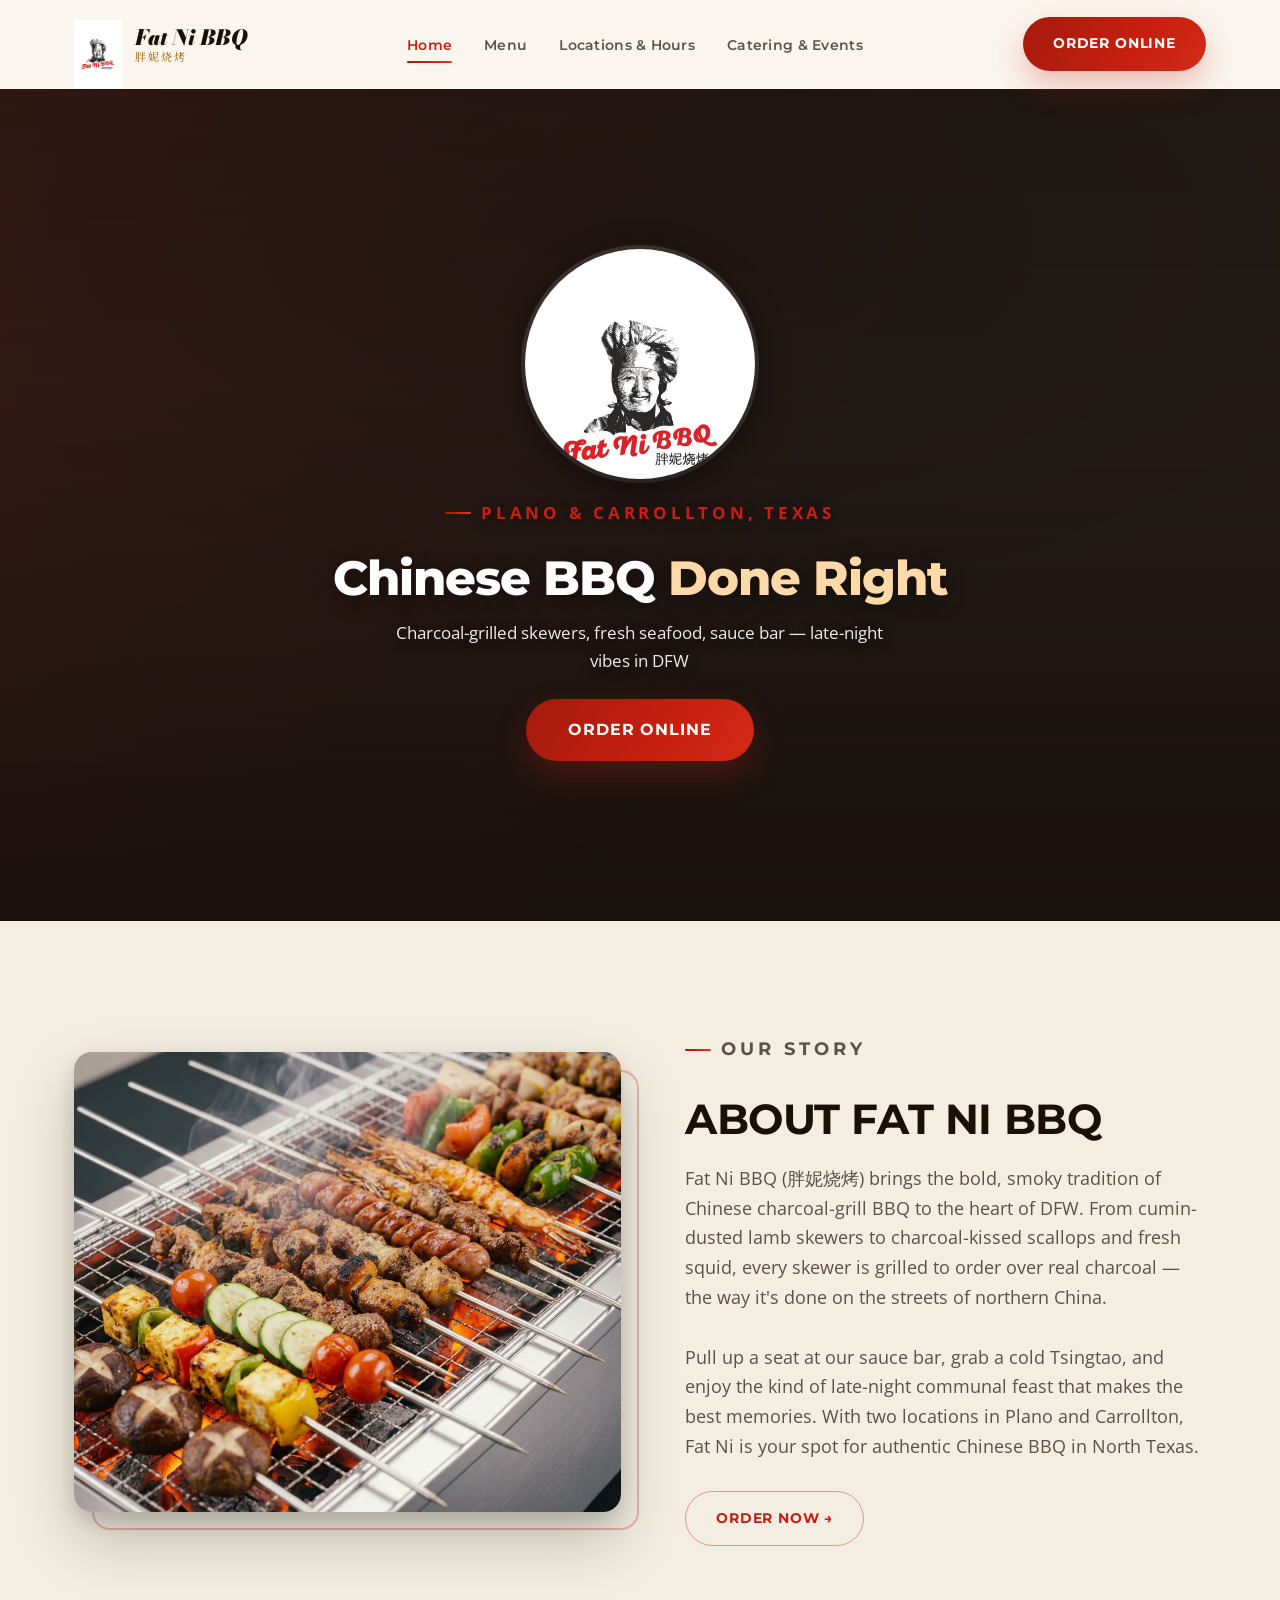
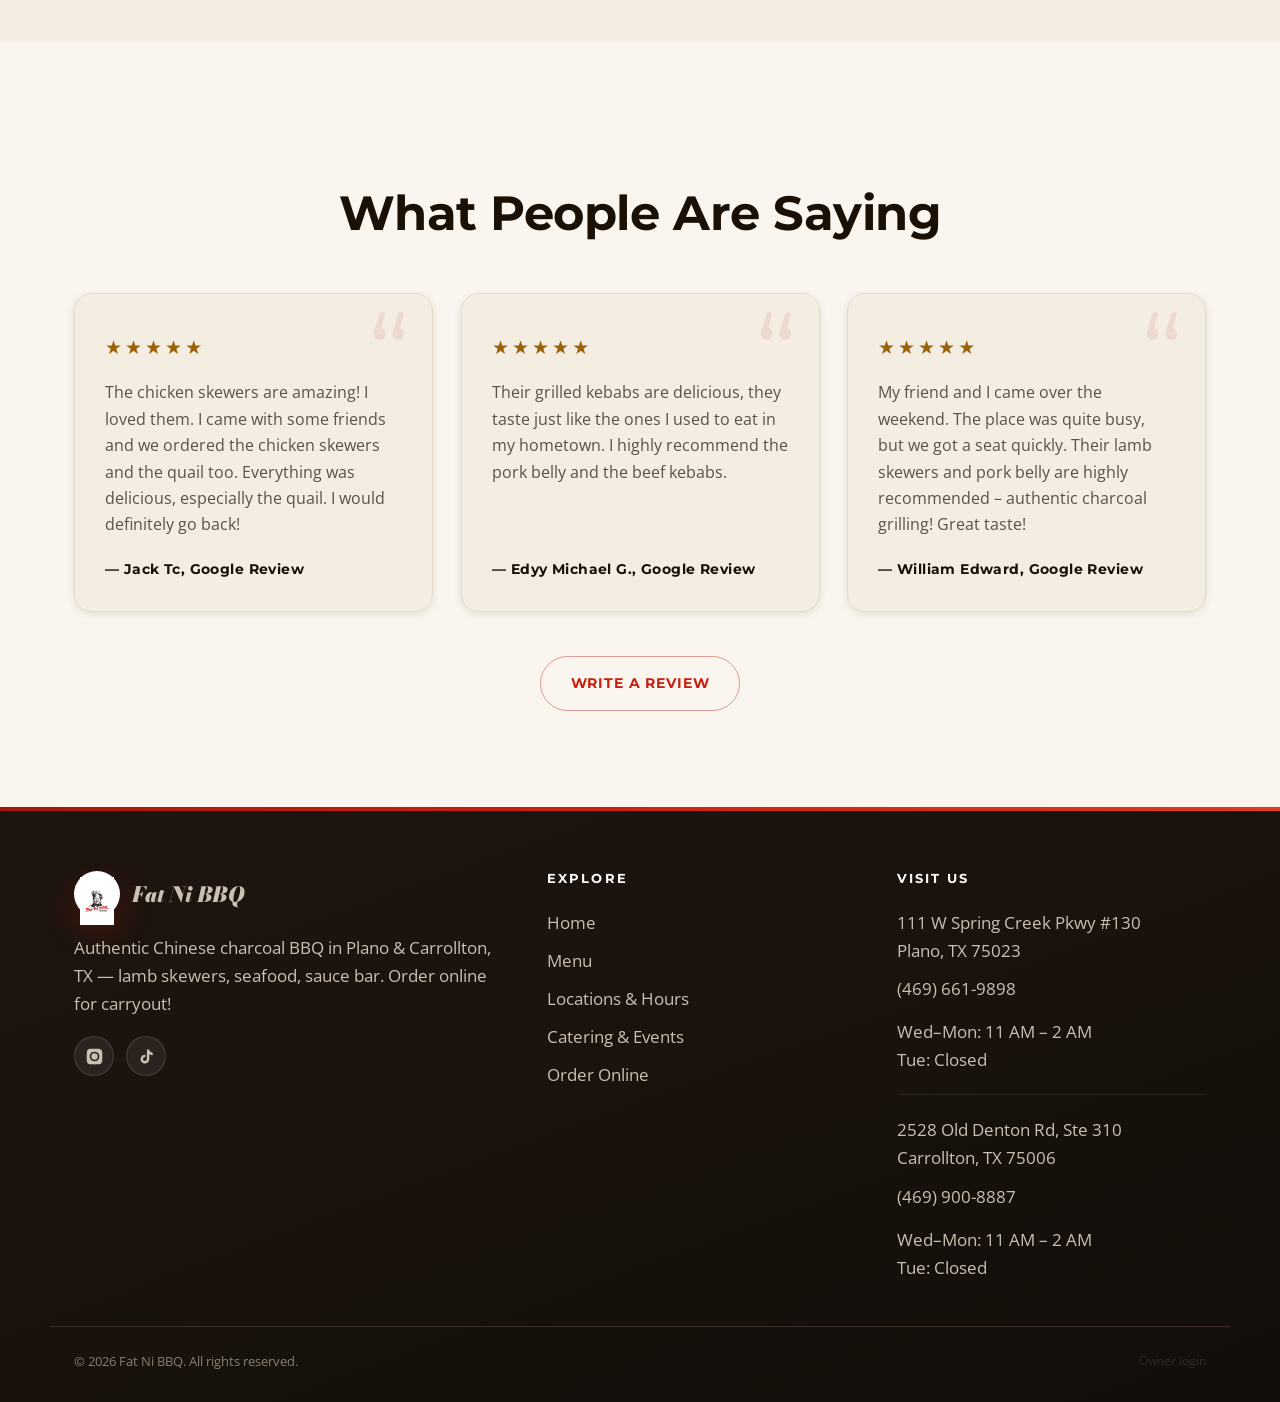
==== index.html @ cb6a8472 "Hero logo: circular crop with object-fit cover Equal width/height + border-radius:50% clips logo.JPG" ====
<!DOCTYPE html>
<html lang="en">
<head>
<meta charset="UTF-8">
<meta name="viewport" content="width=device-width, initial-scale=1">
<title>Fat Ni BBQ 胖妮烧烤 | Chinese BBQ Skewers in Plano &amp; Carrollton TX</title>
<meta name="description" content="Authentic Chinese BBQ in Plano &amp; Carrollton, TX — lamb skewers, charcoal-grilled seafood, sauce bar, and late-night vibes. Order online for carryout today!">
<link rel="canonical" href="https://PLACEHOLDER_DOMAIN/">

<!-- Open Graph / Facebook -->
<meta property="og:type" content="restaurant">
<meta property="og:site_name" content="Fat Ni BBQ">
<meta property="og:locale" content="en_US">
<meta property="og:url" content="https://PLACEHOLDER_DOMAIN/">
<meta property="og:title" content="Fat Ni BBQ 胖妮烧烤 | Chinese BBQ Skewers in DFW">
<meta property="og:description" content="Authentic Chinese BBQ in Plano &amp; Carrollton, TX — lamb skewers, charcoal-grilled seafood, sauce bar. Order online today!">
<meta property="og:image" content="https://PLACEHOLDER_DOMAIN/og-image.jpg">
<meta property="og:image:width" content="1200">
<meta property="og:image:height" content="630">
<meta property="og:image:alt" content="Fat Ni BBQ sizzling charcoal skewers">

<!-- Twitter Card -->
<meta name="twitter:card" content="summary_large_image">
<meta name="twitter:title" content="Fat Ni BBQ 胖妮烧烤 | Chinese BBQ in DFW">
<meta name="twitter:description" content="Authentic Chinese BBQ in Plano &amp; Carrollton, TX. Order online for carryout today!">
<meta name="twitter:image" content="https://PLACEHOLDER_DOMAIN/og-image.jpg">
<link rel="preconnect" href="https://fonts.googleapis.com">
<link rel="preconnect" href="https://fonts.gstatic.com" crossorigin>
<link href="https://fonts.googleapis.com/css2?family=Bodoni+Moda:ital,wght@1,700;1,900&family=Montserrat:wght@600;700;800&family=Noto+Serif+SC:wght@400;700&family=Open+Sans:wght@400;600&display=swap" rel="stylesheet">
<script>document.documentElement.className += ' js';</script>
<link rel="stylesheet" href="css/styles.css?v=9">

<!-- ===== Structured data: Restaurant (Schema.org JSON-LD) ===== -->
<script type="application/ld+json">
[
  {
    "@context": "https://schema.org",
    "@type": "Restaurant",
    "@id": "https://PLACEHOLDER_DOMAIN/#restaurant-plano",
    "name": "Fat Ni BBQ – Plano",
    "alternateName": "胖妮烧烤",
    "url": "https://PLACEHOLDER_DOMAIN/",
    "description": "Authentic Chinese BBQ restaurant in Plano, TX — charcoal-grilled lamb skewers, seafood, sauce bar, and late-night dining.",
    "telephone": "+1-469-661-9898",
    "priceRange": "$$",
    "servesCuisine": ["Chinese", "Barbecue", "Chinese BBQ", "Skewers"],
    "currenciesAccepted": "USD",
    "paymentAccepted": "Cash, Credit Card",
    "acceptsReservations": "False",
    "menu": "https://PLACEHOLDER_DOMAIN/Menu.html",
    "address": {
      "@type": "PostalAddress",
      "streetAddress": "111 W Spring Creek Pkwy #130",
      "addressLocality": "Plano",
      "addressRegion": "TX",
      "postalCode": "75023",
      "addressCountry": "US"
    },
    "geo": {
      "@type": "GeoCoordinates",
      "latitude": 33.0445,
      "longitude": -96.7236
    },
    "hasMap": "https://www.google.com/maps/search/?api=1&query=111+W+Spring+Creek+Pkwy+%23130+Plano+TX+75023",
    "openingHoursSpecification": [
      {
        "@type": "OpeningHoursSpecification",
        "dayOfWeek": ["Wednesday","Thursday","Friday","Saturday","Sunday","Monday"],
        "opens": "11:00",
        "closes": "02:00"
      }
    ],
    "potentialAction": {
      "@type": "OrderAction",
      "target": "https://www.fatnitx.com/8ue84l32/fat-ni-bbq-plano-75023/order-online?menu=All+Day+Menu&category=Lamb",
      "deliveryMethod": "http://purl.org/goodrelations/v1#DeliveryModePickUp"
    },
    "sameAs": [
      "https://www.instagram.com/fatnibbq/"
    ]
  },
  {
    "@context": "https://schema.org",
    "@type": "Restaurant",
    "@id": "https://PLACEHOLDER_DOMAIN/#restaurant-carrollton",
    "name": "Fat Ni BBQ – Carrollton",
    "alternateName": "胖妮烧烤",
    "url": "https://PLACEHOLDER_DOMAIN/",
    "description": "Authentic Chinese BBQ restaurant in Carrollton, TX — charcoal-grilled lamb skewers, seafood, sauce bar, and late-night dining.",
    "telephone": "+1-469-900-8887",
    "priceRange": "$$",
    "servesCuisine": ["Chinese", "Barbecue", "Chinese BBQ", "Skewers"],
    "currenciesAccepted": "USD",
    "paymentAccepted": "Cash, Credit Card",
    "acceptsReservations": "False",
    "menu": "https://PLACEHOLDER_DOMAIN/Menu.html",
    "address": {
      "@type": "PostalAddress",
      "streetAddress": "2528 Old Denton Rd, Ste 310",
      "addressLocality": "Carrollton",
      "addressRegion": "TX",
      "postalCode": "75006",
      "addressCountry": "US"
    },
    "geo": {
      "@type": "GeoCoordinates",
      "latitude": 32.9814,
      "longitude": -96.9121
    },
    "hasMap": "https://www.google.com/maps/search/?api=1&query=2528+Old+Denton+Rd+Ste+310+Carrollton+TX+75006",
    "openingHoursSpecification": [
      {
        "@type": "OpeningHoursSpecification",
        "dayOfWeek": ["Wednesday","Thursday","Friday","Saturday","Sunday","Monday"],
        "opens": "11:00",
        "closes": "02:00"
      }
    ],
    "potentialAction": {
      "@type": "OrderAction",
      "target": "https://order.mealkeyway.com/customer/release/index?mid=506733344d65316e615a445156487862392b677549773d3d&utm_source=google&integrate_type=formal&rwg_token=AE37R_hB5gNFJcM0Ue2TEVAESxwyPOyjA5J1x7qMYvL4aR3j58xdNEw-A7VFvB98Ktdv3g4ux8_WeAiTg5AVQB6QkTfGj9F4eA%3D%3D#/main",
      "deliveryMethod": "http://purl.org/goodrelations/v1#DeliveryModePickUp"
    },
    "sameAs": [
      "https://www.instagram.com/fatnibbq/"
    ]
  }
]
</script>
</head>
<body>

<template id="__bundler_thumbnail">
  <svg viewBox="0 0 100 100" xmlns="http://www.w3.org/2000/svg">
    <rect width="100" height="100" fill="#181210"/>
    <text x="50" y="62" font-family="Montserrat, sans-serif" font-size="34" font-weight="800" fill="#e05c28" text-anchor="middle">FN</text>
  </svg>
</template>

<!-- ===== Header ===== -->
<header class="site-header" data-screen-label="Header">
  <div class="wrap header-inner">
    <a class="brand" href="index.html">
      <span class="brand-mark"><img src="logo.JPG" alt="Fat Ni BBQ logo"></span>
      <span class="brand-name">Fat Ni BBQ <span class="brand-cn" lang="zh-Hans">胖妮烧烤</span></span>
    </a>
    <nav class="main-nav" id="nav">
      <ul>
        <li><a class="active" href="index.html">Home</a></li>
        <li><a href="Menu.html">Menu</a></li>
        <li><a href="Location.html">Locations &amp; Hours</a></li>
        <li><a href="Catering.html">Catering &amp; Events</a></li>
      </ul>
    </nav>
    <div class="header-actions">
      <a class="btn" href="#" data-order-toggle>Order Online</a>
      <button class="nav-toggle" id="navToggle" aria-label="Menu"><span></span><span></span><span></span></button>
    </div>
  </div>
</header>

<!-- ===== Hero ===== -->
<section class="hero" data-screen-label="Hero">
  <div class="hero-content">
    <img class="hero-logo" src="logo.JPG" alt="Fat Ni BBQ — 胖妮烧烤 — Chinese BBQ Dallas" width="800" height="1130" decoding="async">
    <p class="section-eyebrow">Plano &amp; Carrollton, Texas</p>
    <h1>Chinese BBQ <em>Done Right</em></h1>
    <p>Charcoal-grilled skewers, fresh seafood, sauce bar &mdash; late-night vibes in DFW</p>
    <div class="hero-cta">
      <a class="btn btn--lg" href="#" data-order-toggle>Order Online</a>
    </div>
  </div>
</section>

<!-- ===== About ===== -->
<section class="band" id="about" data-screen-label="About">
  <div class="wrap feature">
    <div class="feature-media">
      <img src="about-photo.jpg" alt="Charcoal grill at Fat Ni BBQ with skewers over glowing coals" loading="lazy" decoding="async" width="600" height="460">
    </div>
    <div>
      <p class="section-eyebrow">Our Story</p>
      <h2>ABOUT FAT NI BBQ</h2>
      <p>Fat Ni BBQ (胖妮烧烤) brings the bold, smoky tradition of Chinese charcoal-grill BBQ to the heart of DFW. From cumin-dusted lamb skewers to charcoal-kissed scallops and fresh squid, every skewer is grilled to order over real charcoal — the way it's done on the streets of northern China.</p>
      <p>Pull up a seat at our sauce bar, grab a cold Tsingtao, and enjoy the kind of late-night communal feast that makes the best memories. With two locations in Plano and Carrollton, Fat Ni is your spot for authentic Chinese BBQ in North Texas.</p>
      <a class="btn btn--ghost" href="#" data-order-toggle>Order Now &rarr;</a>
    </div>
  </div>
</section>


<!-- ===== Reviews ===== -->
<section class="reviews" data-screen-label="Reviews">
  <div class="wrap">
    <div class="center">
      <p class="section-eyebrow" data-reveal>Reviews</p>
      <h2 class="section-title" data-reveal>What People Are Saying</h2>
    </div>
    <div class="review-grid">
      <div class="review-card" data-reveal>
        <div class="stars">★★★★★</div>
        <p>The chicken skewers are amazing! I loved them. I came with some friends and we ordered the chicken skewers and the quail too. Everything was delicious, especially the quail. I would definitely go back!</p>
        <div class="review-author">— Jack Tc, Google Review</div>
      </div>
      <div class="review-card" data-reveal data-reveal-delay="120">
        <div class="stars">★★★★★</div>
        <p>Their grilled kebabs are delicious, they taste just like the ones I used to eat in my hometown. I highly recommend the pork belly and the beef kebabs.</p>
        <div class="review-author">— Edyy Michael G., Google Review</div>
      </div>
      <div class="review-card" data-reveal data-reveal-delay="240">
        <div class="stars">★★★★★</div>
        <p>My friend and I came over the weekend. The place was quite busy, but we got a seat quickly. Their lamb skewers and pork belly are highly recommended – authentic charcoal grilling! Great taste!</p>
        <div class="review-author">— William Edward, Google Review</div>
      </div>
    </div>
    <div class="center" style="margin-top:44px" data-reveal>
      <a class="btn btn--ghost" href="#" data-review-toggle>Write A Review</a>
    </div>
  </div>
</section>

<!-- ===== Footer ===== -->
<footer class="site-footer" data-screen-label="Footer">
  <div class="wrap footer-grid">
    <div>
      <div class="footer-brand">
        <span class="brand-mark"><img src="logo.JPG" alt="Fat Ni BBQ logo"></span>
        <span class="brand-name">Fat Ni BBQ</span>
      </div>
      <p>Authentic Chinese charcoal BBQ in Plano &amp; Carrollton, TX — lamb skewers, seafood, sauce bar. Order online for carryout!</p>
      <div class="footer-social">
        <a href="https://www.instagram.com/fatnibbq/" target="_blank" rel="noopener" aria-label="Instagram"><svg viewBox="0 0 24 24" fill="currentColor" aria-hidden="true"><path d="M12 2.2c3.2 0 3.6 0 4.9.07 1.2.05 1.8.25 2.2.42.6.2 1 .5 1.4.9.4.4.7.8.9 1.4.17.4.37 1 .42 2.2.06 1.3.07 1.7.07 4.9s0 3.6-.07 4.9c-.05 1.2-.25 1.8-.42 2.2-.2.6-.5 1-.9 1.4-.4.4-.8.7-1.4.9-.4.17-1 .37-2.2.42-1.3.06-1.7.07-4.9.07s-3.6 0-4.9-.07c-1.2-.05-1.8-.25-2.2-.42-.6-.2-1-.5-1.4-.9-.4-.4-.7-.8-.9-1.4-.17-.4-.37-1-.42-2.2C2.21 15.6 2.2 15.2 2.2 12s0-3.6.07-4.9c.05-1.2.25-1.8.42-2.2.2-.6.5-1 .9-1.4.4-.4.8-.7 1.4-.9.4-.17 1-.37 2.2-.42C8.4 2.21 8.8 2.2 12 2.2zm0 3.65A6.15 6.15 0 1 0 12 18.15 6.15 6.15 0 0 0 12 5.85zm0 10.15A4 4 0 1 1 12 8a4 4 0 0 1 0 8zm6.4-10.4a1.44 1.44 0 1 1-1.44-1.44 1.44 1.44 0 0 1 1.44 1.44z"/></svg></a>
        <a href="https://www.tiktok.com/@fatnibbq" target="_blank" rel="noopener" aria-label="TikTok"><svg viewBox="0 0 24 24" fill="currentColor" aria-hidden="true"><path d="M16.6 5.82a4.28 4.28 0 0 1-1.05-2.82h-3.1v12.27a2.43 2.43 0 0 1-2.43 2.43 2.43 2.43 0 1 1 .67-4.77V9.74a5.56 5.56 0 0 0-.67-.04 5.55 5.55 0 1 0 5.55 5.55V9.01a7.34 7.34 0 0 0 4.3 1.38V7.28a4.28 4.28 0 0 1-3.27-1.46z"/></svg></a>
      </div>
    </div>
    <div>
      <h4>Explore</h4>
      <a href="index.html">Home</a>
      <a href="Menu.html">Menu</a>
      <a href="Location.html">Locations &amp; Hours</a>
      <a href="Catering.html">Catering &amp; Events</a>
      <a href="#" data-order-toggle>Order Online</a>
    </div>
    <div>
      <h4>Visit Us</h4>
      <div class="footer-location">
        <a href="https://www.google.com/maps/search/?api=1&query=111+W+Spring+Creek+Pkwy+%23130+Plano+TX+75023" target="_blank" rel="noopener">111 W Spring Creek Pkwy #130<br>Plano, TX 75023</a>
        <a href="tel:+14696619898">(469) 661-9898</a>
        <p style="margin:10px 0 0">Wed–Mon: 11 AM – 2 AM<br>Tue: Closed</p>
      </div>
      <div class="footer-location">
        <a href="https://www.google.com/maps/search/?api=1&query=2528+Old+Denton+Rd+Ste+310+Carrollton+TX+75006" target="_blank" rel="noopener">2528 Old Denton Rd, Ste 310<br>Carrollton, TX 75006</a>
        <a href="tel:+14699008887">(469) 900-8887</a>
        <p style="margin:10px 0 0">Wed–Mon: 11 AM – 2 AM<br>Tue: Closed</p>
      </div>
    </div>
  </div>
  <div class="wrap footer-bottom">
    <span>&copy; 2026 Fat Ni BBQ. All rights reserved.</span>
    <a class="owner-login" href="Gallery.html#admin">Owner login</a>
  </div>
</footer>

<!-- ===== Sticky mobile order bar ===== -->
<div class="sticky-order-bar">
  <a class="btn btn--lg" href="#" data-order-toggle>Order Online</a>
</div>

<script>
  const t = document.getElementById('navToggle');
  const n = document.getElementById('nav');
  t && t.addEventListener('click', () => n.classList.toggle('open'));
</script>
<script src="js/reveal.js?v=1"></script>
<script src="js/external-links.js?v=1"></script>
<script src="js/order-locations.js?v=2"></script>
</body>
</html>
---- css/styles.css ----
/* ===== Fat Ni BBQ — "Cream & Ember" light design system ===== */
:root {
  /* Ground — warm cream / parchment */
  --charcoal:       #FAF6EF;   /* page background */
  --charcoal-mid:   #F4EDE1;   /* card / band backgrounds */
  --charcoal-light: #E8D9C8;   /* borders, dividers */
  --charcoal-lift:  #EDE1D0;   /* hover bg */

  /* Accent — Chinese red (matches logo) */
  --accent:         #C82010;   /* primary CTA */
  --accent-dark:    #A01A0C;   /* hover / deeper red */
  --fire:           #E03A20;   /* lighter fire highlight */
  --gold:           #9A6208;   /* warm gold — dark enough for light bg contrast */
  --gold-light:     #C07E20;   /* highlighted text */

  /* Text on cream ground */
  --cream:          #1A1005;   /* primary text */
  --cream-soft:     rgba(26,16,5,.70);  /* secondary text */
  --cream-mute:     rgba(26,16,5,.42);  /* hint / disabled */

  /* Functional aliases */
  --ink:            #1A1005;
  --ink-soft:       rgba(26,16,5,.70);
  --ink-mute:       rgba(26,16,5,.42);
  --paper:          #FFFFFF;   /* card backgrounds */
  --line:           rgba(26,16,5,.10); /* subtle dividers */
  --ember:          #C82010;

  /* Gradients */
  --chili-oil:      linear-gradient(125deg, #A01A0C 0%, #C82010 42%, #E03A20 100%);
  --ink-grad:       linear-gradient(160deg, #1f1510 0%, #120e09 100%);

  --radius: 8px;
  --radius-lg: 18px;
  --maxw: 1180px;

  /* Shadows (lighter on cream bg) */
  --shadow-sm:      0 2px 8px rgba(0,0,0,.10);
  --shadow-md:      0 10px 28px rgba(0,0,0,.16);
  --shadow-lg:      0 28px 60px rgba(0,0,0,.22), 0 8px 18px rgba(0,0,0,.12);
  --shadow-accent:  0 14px 32px rgba(200,32,16,.28);

  --font-head: 'Montserrat', system-ui, sans-serif;
  --font-ui:   'Montserrat', system-ui, sans-serif;
  --font-body: 'Open Sans', system-ui, sans-serif;
  --font-cn:   'Noto Serif SC', 'PingFang SC', 'Microsoft YaHei', 'Hiragino Sans GB', serif;

  --ease: cubic-bezier(.2,.7,.2,1);
}

* { box-sizing: border-box; }
html { scroll-behavior: smooth; }
/* Safety net: stop any stray element from forcing the page wider than the
   phone screen. `clip` (not `hidden`) so the sticky header keeps working. */
html, body { max-width: 100%; overflow-x: clip; }
body {
  margin: 0;
  font-family: var(--font-body);
  color: var(--cream);
  background: var(--charcoal);
  line-height: 1.65;
  font-size: 17px;
  -webkit-font-smoothing: antialiased;
  text-rendering: optimizeLegibility;
}
/* Subtle paper grain over everything */
body::before {
  content: "";
  position: fixed; inset: 0;
  pointer-events: none;
  z-index: 1;
  opacity: .035;
  background-image: url("data:image/svg+xml,%3Csvg xmlns='http://www.w3.org/2000/svg' width='160' height='160'%3E%3Cfilter id='n'%3E%3CfeTurbulence type='fractalNoise' baseFrequency='.85' numOctaves='2' stitchTiles='stitch'/%3E%3C/filter%3E%3Crect width='100%25' height='100%25' filter='url(%23n)'/%3E%3C/svg%3E");
}
img { max-width: 100%; display: block; }
a { color: inherit; text-decoration: none; }

h1, h2, h3, h4 {
  font-family: var(--font-head);
  font-weight: 700;
  line-height: 1.15;
  letter-spacing: -.01em;
  margin: 0 0 .5em;
}

.wrap { max-width: var(--maxw); margin: 0 auto; padding: 0 24px; position: relative; }

/* ===== Buttons ===== */
.btn {
  display: inline-flex;
  align-items: center;
  gap: .55em;
  background-image: var(--chili-oil);
  background-size: 160% 160%;
  background-position: 0% 50%;
  color: #fff;
  font-family: var(--font-ui);
  font-weight: 700;
  font-size: 14px;
  letter-spacing: .06em;
  text-transform: uppercase;
  padding: 15px 30px;
  border-radius: 999px;
  border: none;
  cursor: pointer;
  box-shadow: var(--shadow-accent);
  transition: background-position .5s var(--ease), transform .25s var(--ease), box-shadow .25s var(--ease);
}
.btn:hover {
  background-position: 100% 50%;
  transform: translateY(-2px);
  box-shadow: 0 18px 40px rgba(190,47,37,.36);
}
.btn:active { transform: translateY(0); }
.btn--ghost {
  background-image: none;
  background-color: transparent;
  color: var(--accent);
  border: 1.5px solid rgba(190,47,37,.45);
  box-shadow: none;
}
.btn--ghost:hover {
  background-image: none;
  background-color: var(--accent);
  color: #fff;
  border-color: var(--accent);
  box-shadow: var(--shadow-accent);
}
.btn--lg { font-size: 16px; padding: 18px 42px; }

/* ===== Header ===== */
.site-header {
  position: sticky;
  top: 0;
  z-index: 50;
  background: rgba(250,246,239,.92);
  backdrop-filter: saturate(120%) blur(12px);
  -webkit-backdrop-filter: saturate(120%) blur(12px);
  border-bottom: 1px solid transparent;
  transition: box-shadow .3s var(--ease), background .3s var(--ease), border-color .3s var(--ease);
}
.site-header.scrolled {
  background: rgba(250,246,239,.98);
  border-bottom-color: var(--charcoal-light);
  box-shadow: 0 4px 20px rgba(0,0,0,.10);
}
.header-inner {
  display: flex;
  align-items: center;
  justify-content: space-between;
  gap: 24px;
  height: 88px;
  transition: height .3s var(--ease);
}
.site-header.scrolled .header-inner { height: 70px; }
.brand { display: flex; align-items: center; gap: 13px; }
.brand-mark {
  width: 48px; height: 48px;
  display: grid; place-items: center;
  transition: transform .3s var(--ease);
}
.brand-mark img { width: 100%; height: 100%; object-fit: contain; display: block; }
.footer-brand .brand-mark {
  width: 46px; height: 46px;
  background: #fff; border-radius: 50%; padding: 6px;
  box-shadow: var(--shadow-accent);
}
.brand:hover .brand-mark { transform: rotate(-6deg) scale(1.04); }
.brand-name {
  font-family: "Bodoni Moda", var(--font-head);
  font-style: italic;
  font-weight: 900;
  white-space: nowrap;
  font-size: 21px;
  letter-spacing: -.01em;
  line-height: 1;
}
.brand-name small {
  display: block;
  font-family: var(--font-ui);
  font-size: 10px;
  font-weight: 700;
  letter-spacing: .26em;
  color: var(--accent);
  margin-top: 4px;
  text-transform: uppercase;
}

.main-nav ul {
  display: flex;
  align-items: center;
  gap: 32px;
  list-style: none;
  margin: 0; padding: 0;
}
.main-nav a {
  font-family: var(--font-ui);
  font-weight: 600;
  font-size: 14px;
  letter-spacing: .02em;
  color: var(--cream-soft);
  padding: 6px 0;
  position: relative;
  transition: color .2s var(--ease);
}
.main-nav a::after {
  content: "";
  position: absolute; left: 0; right: 100%; bottom: -3px;
  height: 2px; background-image: var(--chili-oil);
  border-radius: 2px;
  transition: right .3s var(--ease);
}
.main-nav a:hover { color: var(--accent); }
.main-nav a:hover::after, .main-nav a.active::after { right: 0; }
.main-nav a.active { color: var(--accent); }
.header-actions { display: flex; align-items: center; gap: 18px; }
.cart-link {
  display: flex; align-items: center; gap: 7px;
  font-family: var(--font-ui); font-weight: 600; font-size: 14px;
  color: var(--cream-soft);
  transition: color .2s var(--ease);
}
.cart-link:hover { color: var(--accent); }
.cart-badge {
  background: var(--ink); color: #fff;
  font-size: 12px; min-width: 20px; height: 20px;
  border-radius: 10px; padding: 0 6px;
  display: grid; place-items: center;
}
.nav-toggle {
  display: none;
  background: none; border: none; cursor: pointer;
  width: 40px; height: 40px;
  flex-direction: column; justify-content: center; gap: 5px;
}
.nav-toggle span { height: 3px; background: var(--cream); border-radius: 2px; display: block; transition: transform .3s var(--ease), opacity .2s var(--ease); }

/* ===== Hero ===== */
.hero {
  position: relative;
  min-height: 420px;
  display: grid;
  place-items: center;
  text-align: center;
  color: #fff;
  background: #2a211c;
  overflow: hidden;
}
.hero-bg {
  position: absolute; inset: 0;
  width: 100%; height: 100%;
  object-fit: cover;
  transform: scale(1.08);
  animation: heroZoom 18s var(--ease) forwards;
  will-change: transform;
}
@keyframes heroZoom { to { transform: scale(1.16); } }
.hero::after {
  content: "";
  position: absolute; inset: 0;
  background:
    radial-gradient(120% 90% at 50% 18%, rgba(0,0,0,.18), transparent 55%),
    linear-gradient(180deg, rgba(20,12,9,.42) 0%, rgba(20,12,9,.30) 35%, rgba(20,12,9,.78) 100%),
    linear-gradient(120deg, rgba(140,28,20,.28), transparent 60%);
  z-index: 1;
}
.hero-content {
  position: relative;
  z-index: 2;
  padding: 64px 24px;
  max-width: 720px;
}
.hero-logo {
  display: block;
  margin: 0 auto 20px;
  width: clamp(140px, 18vw, 240px);
  height: clamp(140px, 18vw, 240px);
  border-radius: 50%;
  object-fit: cover;
  object-position: center 20%;
  box-shadow: 0 8px 32px rgba(0,0,0,.55), 0 0 0 4px rgba(255,255,255,.15);
}
.hero .section-eyebrow { color: var(--ember); justify-content: center; display: flex; }
.hero h1 {
  font-size: clamp(28px, 4.4vw, 48px);
  font-weight: 800;
  letter-spacing: -.02em;
  text-shadow: 0 4px 20px rgba(0,0,0,.4);
  margin-bottom: 12px;
}
.hero h1 em {
  font-style: normal;
  color: #ffd9a8;
}
.hero p {
  font-family: var(--font-body);
  font-size: 17px;
  margin: 0 auto 24px;
  max-width: 500px;
  color: rgba(255,255,255,.92);
  text-shadow: 0 2px 12px rgba(0,0,0,.5);
}
.hero-cta { display: flex; gap: 12px; justify-content: center; flex-wrap: wrap; }

/* ===== Sections ===== */
section { padding: 96px 0; position: relative; z-index: 2; }
.section-eyebrow {
  display: inline-flex;
  align-items: center;
  gap: 10px;
  font-family: var(--font-ui);
  font-weight: 700;
  letter-spacing: .22em;
  font-size: 12px;
  text-transform: uppercase;
  color: var(--accent);
  margin-bottom: 16px;
}
.section-eyebrow::before {
  content: "";
  width: 26px; height: 2px;
  background-image: var(--chili-oil);
  border-radius: 2px;
}
.center .section-eyebrow::after {
  content: "";
  width: 26px; height: 2px;
  background-image: linear-gradient(90deg, var(--ember), var(--accent));
  border-radius: 2px;
}
.section-title { font-size: clamp(30px, 4.4vw, 48px); }
.section-lead { color: var(--ink-soft); font-size: 19px; max-width: 620px; margin: 0 auto; }
.center { text-align: center; }
.center .section-eyebrow { justify-content: center; }

.feature {
  display: grid;
  grid-template-columns: 1.05fr 1fr;
  gap: 64px;
  align-items: center;
}
.feature-media { position: relative; }
.feature-media::before {
  content: "";
  position: absolute; inset: 18px -18px -18px 18px;
  border: 2px solid rgba(190,47,37,.30);
  border-radius: var(--radius-lg);
  z-index: 0;
}
.feature-media img {
  position: relative; z-index: 1;
  width: 100%;
  height: 460px;
  object-fit: cover;
  border-radius: var(--radius-lg);
  box-shadow: var(--shadow-lg);
}
.feature img {
  width: 100%;
  height: 460px;
  object-fit: cover;
  border-radius: var(--radius-lg);
  box-shadow: var(--shadow-lg);
}
.feature h2 { font-size: clamp(28px, 3.6vw, 42px); }
.feature p { color: var(--ink-soft); font-size: 18px; margin-bottom: 30px; }

.band { background: var(--charcoal-mid); }
.band-dark { background-image: var(--ink-grad); color: var(--cream); }
.band-dark .section-title, .band-dark h2 { color: var(--cream); }

/* ===== Photo grid ===== */
.photo-grid {
  display: grid;
  grid-template-columns: repeat(3, 1fr);
  gap: 16px;
}
.photo-grid.cols-4 { grid-template-columns: repeat(4, 1fr); }
.photo-grid.cols-3 { grid-template-columns: repeat(3, 1fr); }
.photo-grid a, .photo-grid .cell {
  display: block;
  position: relative;
  overflow: hidden;
  border-radius: var(--radius-lg);
  aspect-ratio: 1 / 1;
  background: #efe7da;
  box-shadow: var(--shadow-sm);
}
.photo-grid a::after {
  content: "";
  position: absolute; inset: 0;
  background: linear-gradient(180deg, transparent 55%, rgba(140,28,20,.55));
  opacity: 0;
  transition: opacity .4s var(--ease);
}
.photo-grid a:hover::after { opacity: 1; }
.photo-grid img {
  width: 100%; height: 100%;
  object-fit: cover;
  transition: transform .7s var(--ease);
}
.photo-grid a:hover img, .photo-grid .cell:hover img { transform: scale(1.08); }

.ig-handle {
  display: inline-flex; align-items: center; gap: 8px;
  font-family: var(--font-ui); font-weight: 700;
  color: var(--accent); font-size: 18px; margin-top: 6px;
  transition: color .2s var(--ease);
}
.ig-handle:hover { color: var(--accent-dark); }

/* ===== Reviews ===== */
.reviews { background: var(--charcoal); }
.review-grid {
  display: grid;
  grid-template-columns: repeat(3, 1fr);
  gap: 28px;
  margin-top: 52px;
}
.review-card {
  position: relative;
  background: var(--charcoal-mid);
  border: 1px solid var(--charcoal-light);
  border-radius: var(--radius-lg);
  padding: 38px 30px 30px;
  display: flex;
  flex-direction: column;
  box-shadow: var(--shadow-sm);
  transition: transform .35s var(--ease), box-shadow .35s var(--ease);
  overflow: hidden;
}
.review-card::before {
  content: "\201C";
  position: absolute; top: 6px; right: 22px;
  font-family: var(--font-head);
  font-size: 110px; line-height: 1;
  color: rgba(190,47,37,.10);
}
.review-card::after {
  content: "";
  position: absolute; left: 0; top: 0; bottom: 0; width: 4px;
  background-image: var(--chili-oil);
  transform: scaleY(0); transform-origin: top;
  transition: transform .4s var(--ease);
}
.review-card:hover { transform: translateY(-6px); box-shadow: var(--shadow-lg); }
.review-card:hover::after { transform: scaleY(1); }
.stars { color: var(--gold); font-size: 19px; letter-spacing: 3px; margin-bottom: 16px; }
.review-card p { color: var(--ink-soft); font-size: 16px; margin: 0 0 20px; position: relative; }
.review-author { font-family: var(--font-ui); font-weight: 700; font-size: 14px; letter-spacing: .03em; margin-top: auto; color: var(--ink); }

/* ===== Location / contact ===== */
.loc-grid {
  display: grid;
  grid-template-columns: 1fr 1fr;
  gap: 56px;
  align-items: start;
}
.info-block { margin-bottom: 26px; }
.info-block h4 {
  font-family: var(--font-ui);
  font-size: 12px; letter-spacing: .2em; text-transform: uppercase; font-weight: 700;
  color: var(--accent); margin-bottom: 8px;
}
.tags { display: flex; flex-wrap: wrap; gap: 8px; }
.tag {
  background: var(--charcoal-light); border: 1px solid rgba(255,255,255,.12); border-radius: 999px;
  padding: 6px 15px; font-size: 13px; font-weight: 600;
  font-family: var(--font-ui); color: var(--cream-soft);
  transition: background .2s var(--ease), color .2s var(--ease);
}
.tag:hover { background: var(--accent); color: #fff; }
.hours-table { width: 100%; border-collapse: collapse; }
.hours-table td {
  padding: 9px 0; border-bottom: 1px solid var(--charcoal-light); font-size: 16px;
}
.hours-table td:last-child { text-align: right; font-weight: 600; font-family: var(--font-ui); }

.contact-form { display: grid; gap: 18px; }
.contact-form label {
  font-family: var(--font-ui); font-weight: 600; font-size: 13px; letter-spacing: .03em;
  display: block; margin-bottom: 7px; color: var(--ink-soft);
}
.contact-form label .req { color: var(--accent); }
.contact-form input, .contact-form textarea {
  width: 100%; padding: 14px 16px;
  border: 1px solid var(--charcoal-light); border-radius: var(--radius);
  font-family: var(--font-body); font-size: 16px;
  background: var(--charcoal-mid); color: var(--cream);
  transition: border-color .2s var(--ease), box-shadow .2s var(--ease);
}
.contact-form input:focus, .contact-form textarea:focus {
  outline: none; border-color: var(--accent);
  box-shadow: 0 0 0 4px rgba(190,47,37,.12);
}
.contact-form textarea { min-height: 140px; resize: vertical; }
.captcha {
  display: flex; align-items: center; gap: 12px;
  border: 1px solid var(--charcoal-light); border-radius: var(--radius);
  padding: 14px 16px; background: var(--charcoal-mid); width: max-content;
}
.captcha input { width: 22px; height: 22px; }
.map-embed {
  width: 100%; height: 300px; border: 0; border-radius: var(--radius-lg);
  margin-top: 18px; box-shadow: var(--shadow-md);
}

/* ===== Catering ===== */
.catering-hero {
  text-align: center;
  padding: 110px 24px;
  background: linear-gradient(rgba(36,28,24,.78), rgba(36,28,24,.78));
  color: #fff;
  position: relative; z-index: 2;
}
.catering-hero .section-eyebrow { color: var(--ember); }
.catering-hero h1 { font-size: clamp(34px, 5.4vw, 60px); }
.catering-hero p { color: rgba(255,255,255,.9); }
.catering-img { max-width: 760px; margin: 50px auto 0; }
.catering-img img { border-radius: var(--radius-lg); box-shadow: var(--shadow-lg); }

/* ===== Footer ===== */
.site-footer {
  position: relative; z-index: 2;
  background-image: var(--ink-grad);
  color: #cbbfb2;
  padding: 64px 0 30px;
}
.site-footer::before {
  content: "";
  position: absolute; top: 0; left: 0; right: 0; height: 4px;
  background-image: var(--chili-oil);
}
.footer-grid {
  display: grid;
  grid-template-columns: 1.4fr 1fr 1fr;
  gap: 40px;
}
.footer-grid h4 {
  font-family: var(--font-ui);
  color: #fff; font-size: 13px; letter-spacing: .16em;
  text-transform: uppercase; margin-bottom: 18px;
}
.footer-grid a { color: #cbbfb2; display: block; padding: 5px 0; transition: color .2s var(--ease), transform .2s var(--ease); }
.footer-grid a:hover { color: #fff; transform: translateX(3px); }
.footer-brand { display: flex; align-items: center; gap: 12px; margin-bottom: 16px; }
.footer-location + .footer-location { margin-top: 20px; padding-top: 16px; border-top: 1px solid rgba(255,255,255,.08); }
.footer-social { display: flex; gap: 12px; margin-top: 18px; }
.footer-social a {
  display: inline-flex; align-items: center; justify-content: center;
  width: 40px; height: 40px; padding: 0; border-radius: 999px;
  color: #cbbfb2; background: rgba(255,255,255,.07);
  border: 1px solid rgba(255,255,255,.12);
  transition: color .2s var(--ease), background .2s var(--ease), border-color .2s var(--ease), transform .2s var(--ease);
}
.footer-social a:hover {
  color: #fff; background: var(--accent); border-color: var(--accent);
  transform: translateY(-2px);
}
.footer-social svg { width: 19px; height: 19px; display: block; }
.footer-bottom {
  border-top: 1px solid #3a2e26;
  margin-top: 44px; padding-top: 24px;
  font-size: 13px; color: #8a7e72;
  display: flex; justify-content: space-between; flex-wrap: wrap; gap: 10px;
}
.footer-bottom .owner-login {
  color: #4b423b; text-decoration: none; font-size: 12px;
  opacity: .55; transition: opacity .2s, color .2s;
}
.footer-bottom .owner-login:hover { opacity: 1; color: #8a7e72; }

/* ===== Page intro ===== */
.page-head {
  background-image: var(--ink-grad);
  color: #fff; text-align: center; padding: 96px 24px 80px;
  position: relative; z-index: 2; overflow: hidden;
}
.page-head::after {
  content: "";
  position: absolute; inset: 0;
  background: radial-gradient(80% 120% at 50% -10%, rgba(190,47,37,.30), transparent 60%);
}
.page-head > * { position: relative; z-index: 1; }
.page-head h1 { font-size: clamp(34px, 5.2vw, 56px); }
.page-head p { color: rgba(255,255,255,.82); font-size: 18px; max-width: 560px; margin: 0 auto; }
.page-head .section-eyebrow { color: var(--ember); justify-content: center; }

/* ===== Order location picker ===== */
.order-modal-overlay {
  display: none;
  position: fixed; inset: 0; z-index: 999;
  background: rgba(33, 26, 21, .6);
  align-items: center; justify-content: center;
  padding: 20px;
}
.order-modal-overlay.open { display: flex; }
.order-modal {
  position: relative;
  background: var(--charcoal-mid);
  border: 1px solid var(--charcoal-light);
  border-radius: var(--radius-lg);
  padding: 40px 34px 34px;
  max-width: 440px; width: 100%;
  box-shadow: 0 30px 70px rgba(0,0,0,.60);
  text-align: center;
}
.order-modal h3 { font-size: 24px; margin: 0 0 24px; }
.order-modal-close {
  position: absolute; top: 14px; right: 16px;
  width: 32px; height: 32px; border-radius: 50%;
  border: none; background: var(--charcoal-light); color: var(--cream-soft);
  font-size: 20px; line-height: 1; cursor: pointer;
  display: flex; align-items: center; justify-content: center;
  transition: background .2s var(--ease), color .2s var(--ease);
}
.order-modal-close:hover { background: var(--accent); color: #fff; }
.order-modal-list { display: flex; flex-direction: column; gap: 12px; }
.order-modal-option {
  display: flex; flex-direction: column; gap: 3px;
  border: 1px solid var(--charcoal-light); border-radius: var(--radius);
  padding: 16px 20px; text-align: left;
  transition: border-color .2s var(--ease), background .2s var(--ease);
}
.order-modal-option:hover { border-color: var(--accent); background: var(--charcoal-lift); }
.order-modal-name { font-family: var(--font-ui); font-weight: 700; font-size: 16px; color: var(--cream); }
.order-modal-addr { font-size: 14px; color: var(--cream-soft); }

/* ===== Scroll reveal (progressive enhancement) ===== */
.js [data-reveal] {
  opacity: 0;
  transform: translateY(26px);
  transition: opacity .8s var(--ease), transform .8s var(--ease);
  will-change: opacity, transform;
}
.js [data-reveal].is-visible { opacity: 1; transform: none; }

/* ===== Responsive ===== */
@media (max-width: 860px) {
  .main-nav {
    position: absolute; top: 100%; left: 0; right: 0;
    background: rgba(250,246,239,.98);
    backdrop-filter: blur(10px);
    border-bottom: 1px solid var(--line);
    opacity: 0; visibility: hidden; pointer-events: none;
    transform: translateY(-12px);
    transition: opacity .3s var(--ease), transform .3s var(--ease), visibility .3s;
    box-shadow: 0 14px 30px rgba(0,0,0,.1);
  }
  .main-nav.open { opacity: 1; visibility: visible; pointer-events: auto; transform: translateY(0); }
  .main-nav ul { flex-direction: column; align-items: stretch; gap: 0; padding: 10px 0; }
  .main-nav a { padding: 15px 24px; border-bottom: 1px solid var(--line); }
  .main-nav a::after { display: none; }
  .nav-toggle { display: flex; flex: 0 0 auto; }
  /* Keep the hamburger on-screen: let the brand shrink, never the actions. */
  .brand { min-width: 0; }
  .header-actions { flex: 0 0 auto; }
  .header-actions .cart-link span.label { display: none; }
  .feature, .loc-grid { grid-template-columns: 1fr; gap: 36px; }
  .feature-media::before { inset: 12px -12px -12px 12px; }
  .feature img, .feature-media img { height: 320px; }
  .review-grid { grid-template-columns: 1fr; }
  .footer-grid { grid-template-columns: 1fr; gap: 28px; }
  .photo-grid, .photo-grid.cols-4 { grid-template-columns: repeat(2, 1fr); }
  section { padding: 72px 0; }
  /* Shorter hero so the content below it peeks up on a phone screen */
  .hero { min-height: min(560px, 80vh); }
  .hero-content { padding: 72px 20px; }
}

/* Phones: the header has to fit brand + Order button + hamburger in ~360px.
   Drop the (always-zero, redundant) cart link and tighten everything. */
@media (max-width: 560px) {
  .wrap { padding: 0 16px; }
  .header-inner { gap: 12px; }
  .header-actions { gap: 10px; }
  .header-actions .cart-link { display: none; }
  .brand-name small { display: none; }
  .brand-mark { width: 42px; height: 42px; font-size: 17px; }
  .brand-name { font-size: 19px; }
  .header-actions .btn { padding: 11px 16px; font-size: 12px; white-space: nowrap; }
  /* Compact hero so the Order CTA lands above the fold on a phone */
  .hero { min-height: min(440px, 72vh); }
  .hero-content { padding: 34px 18px; }
  .hero-logo-plate { padding: 15px 22px; margin-bottom: 18px; border-radius: 18px; }
  .hero-logo { width: 300px; }
  .hero .section-eyebrow { margin-bottom: 10px; }
  .hero h1 { font-size: clamp(30px, 8vw, 42px); margin-bottom: 12px; }
  .hero p { font-size: 16px; margin-bottom: 22px; }
}

@media (prefers-reduced-motion: reduce) {
  html { scroll-behavior: auto; }
  .hero-bg { animation: none; transform: scale(1.05); }
  .js [data-reveal] { opacity: 1; transform: none; transition: none; }
  * { scroll-behavior: auto !important; }
}

/* ===== Contact form submit status ===== */
.form-status {
  margin: 14px 0 0;
  padding: 12px 16px;
  border-radius: var(--radius);
  font-size: 15px;
  font-weight: 600;
}
.form-status.ok  { background: rgba(31,122,50,.12); color: #1a6e38; border: 1px solid rgba(31,122,50,.28); }
.form-status.err { background: rgba(224,92,40,.15); color: var(--fire); border: 1px solid rgba(224,92,40,.30); }
.contact-form .h-captcha { margin: 4px 0 8px; }

/* ===== Chinese text ===== */
.brand-cn, .menu-item-cn, [lang="zh"], [lang="zh-Hans"], [lang="zh-Hant"] {
  font-family: var(--font-cn);
}
.brand-cn {
  display: block;
  font-size: 11px;
  font-weight: 400;
  letter-spacing: .18em;
  color: var(--gold);
  margin-top: 3px;
  font-style: normal;
}

/* ===== Sticky mobile order bar ===== */
.sticky-order-bar {
  display: none;
  position: fixed;
  bottom: 0; left: 0; right: 0;
  z-index: 48;
  padding: 12px 16px env(safe-area-inset-bottom, 0px);
  background: rgba(26,16,5,.92);
  backdrop-filter: blur(10px);
  -webkit-backdrop-filter: blur(10px);
  border-top: 1px solid rgba(26,16,5,.25);
  box-shadow: 0 -8px 24px rgba(0,0,0,.25);
  justify-content: center;
}
.sticky-order-bar .btn { width: 100%; max-width: 400px; justify-content: center; }
@media (max-width: 860px) {
  .sticky-order-bar { display: flex; }
  /* Add bottom padding so page content isn't hidden under the bar */
  body { padding-bottom: 70px; }
}
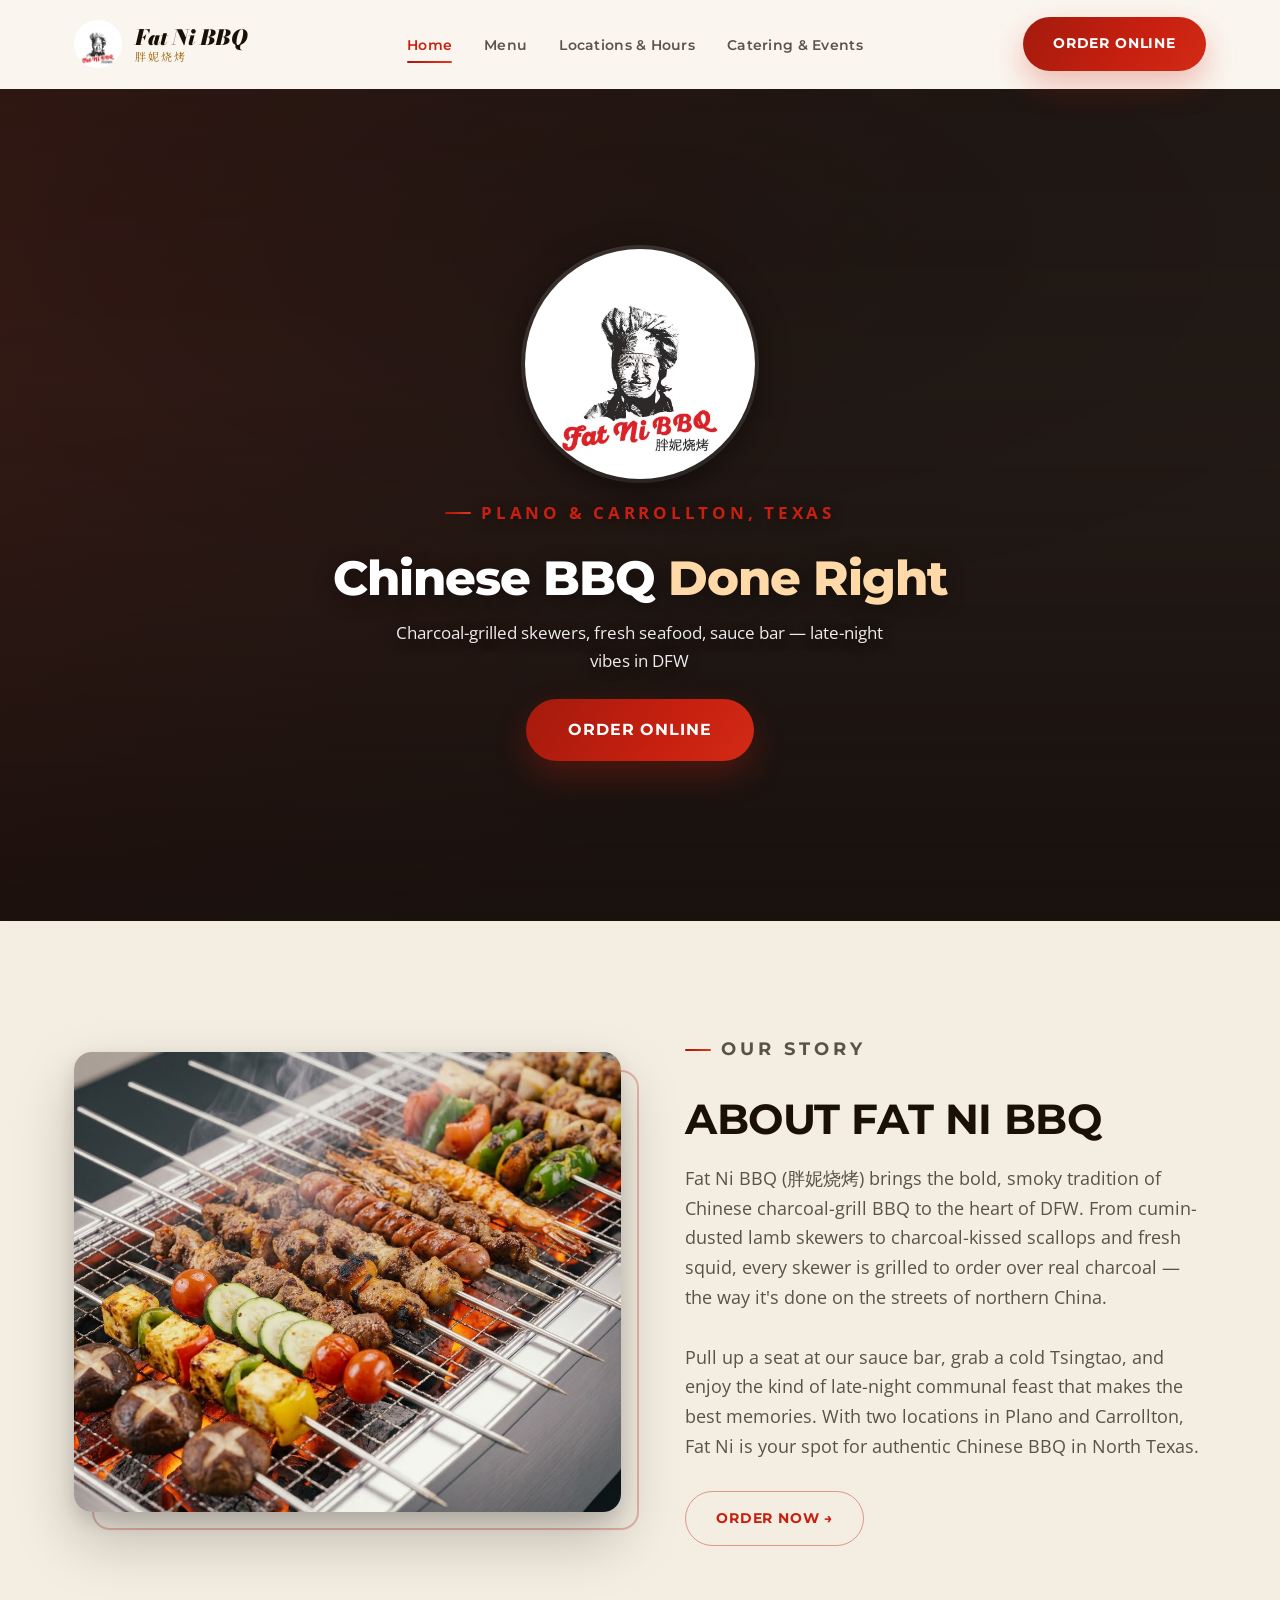
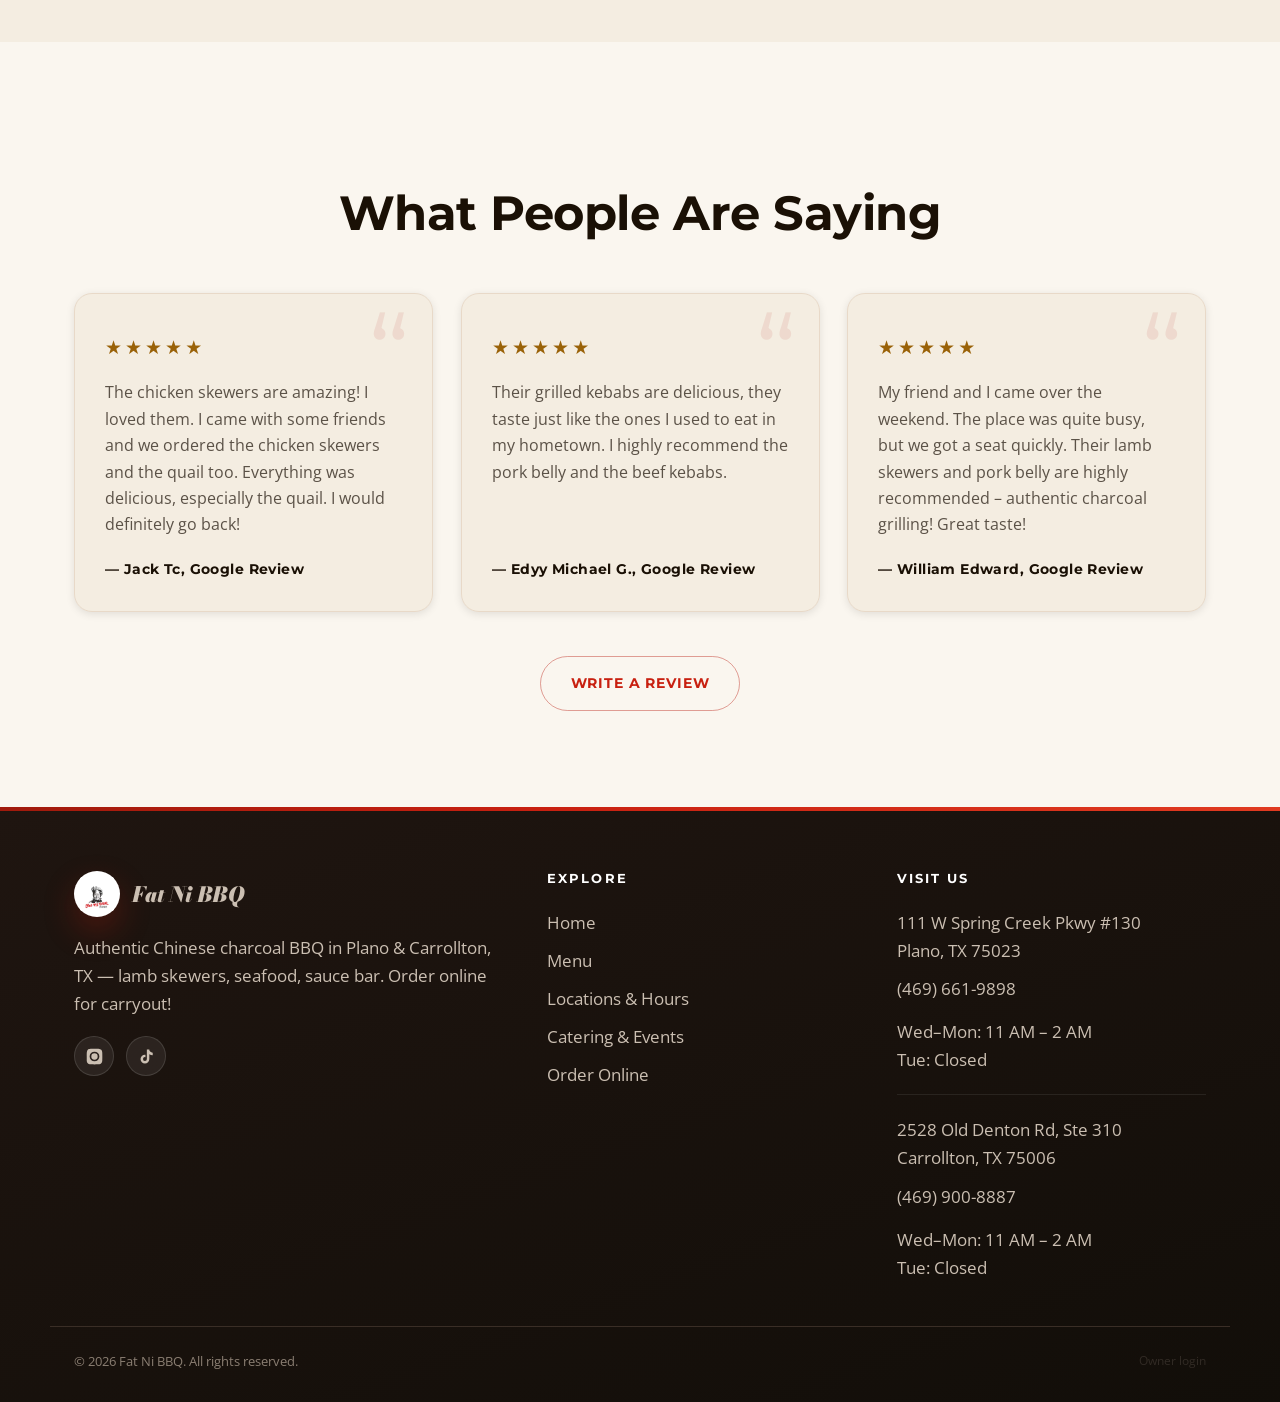
==== commit 786807b5: "Round header & footer logo; center hero logo crop - .brand-mark: border-radius:50% + overflow:hidden" ====
--- a/index.html
+++ b/index.html
@@ -28,7 +28,7 @@
 <link rel="preconnect" href="https://fonts.gstatic.com" crossorigin>
 <link href="https://fonts.googleapis.com/css2?family=Bodoni+Moda:ital,wght@1,700;1,900&family=Montserrat:wght@600;700;800&family=Noto+Serif+SC:wght@400;700&family=Open+Sans:wght@400;600&display=swap" rel="stylesheet">
 <script>document.documentElement.className += ' js';</script>
-<link rel="stylesheet" href="css/styles.css?v=9">
+<link rel="stylesheet" href="css/styles.css?v=10">
 
 <!-- ===== Structured data: Restaurant (Schema.org JSON-LD) ===== -->
 <script type="application/ld+json">
--- a/css/styles.css
+++ b/css/styles.css
@@ -156,10 +156,12 @@
 .brand { display: flex; align-items: center; gap: 13px; }
 .brand-mark {
   width: 48px; height: 48px;
-  display: grid; place-items: center;
+  border-radius: 50%;
+  overflow: hidden;
+  flex-shrink: 0;
   transition: transform .3s var(--ease);
 }
-.brand-mark img { width: 100%; height: 100%; object-fit: contain; display: block; }
+.brand-mark img { width: 100%; height: 100%; object-fit: cover; object-position: center 30%; display: block; }
 .footer-brand .brand-mark {
   width: 46px; height: 46px;
   background: #fff; border-radius: 50%; padding: 6px;
@@ -277,7 +279,7 @@
   height: clamp(140px, 18vw, 240px);
   border-radius: 50%;
   object-fit: cover;
-  object-position: center 20%;
+  object-position: center 35%;
   box-shadow: 0 8px 32px rgba(0,0,0,.55), 0 0 0 4px rgba(255,255,255,.15);
 }
 .hero .section-eyebrow { color: var(--ember); justify-content: center; display: flex; }
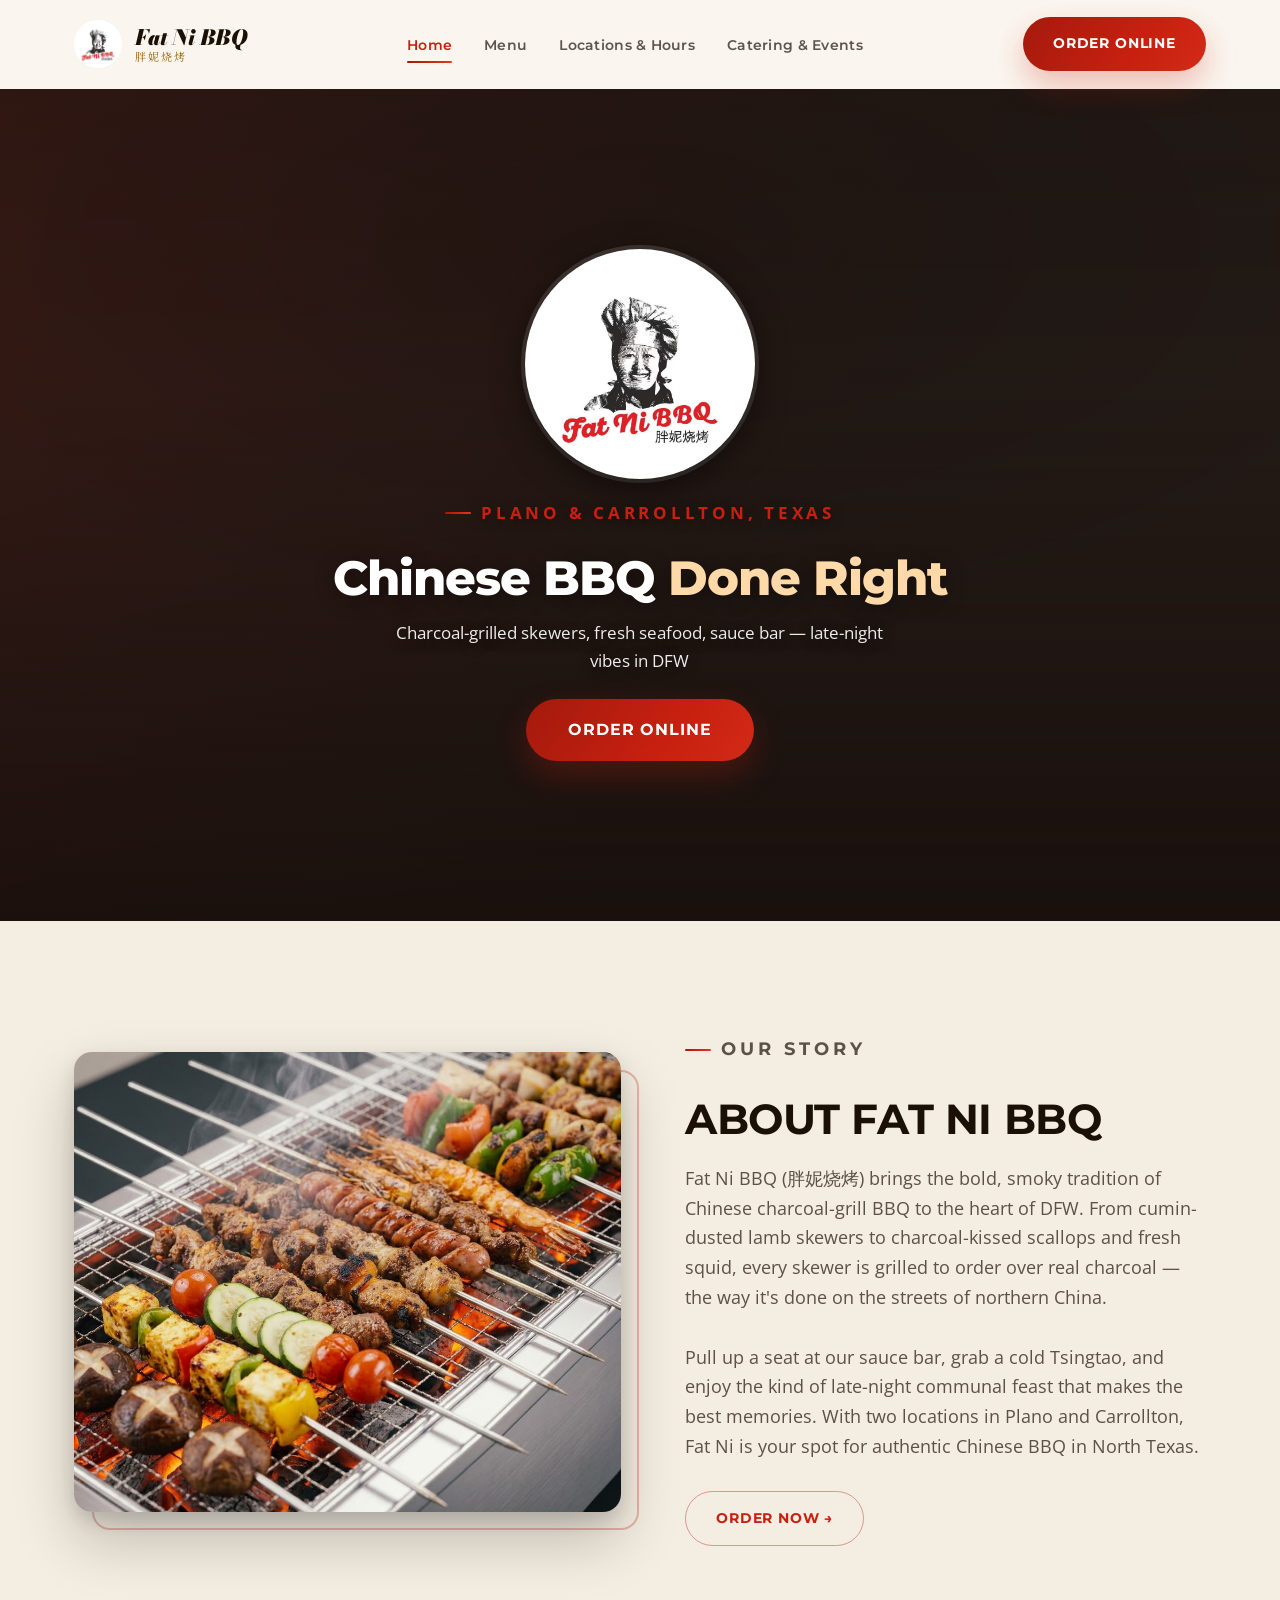
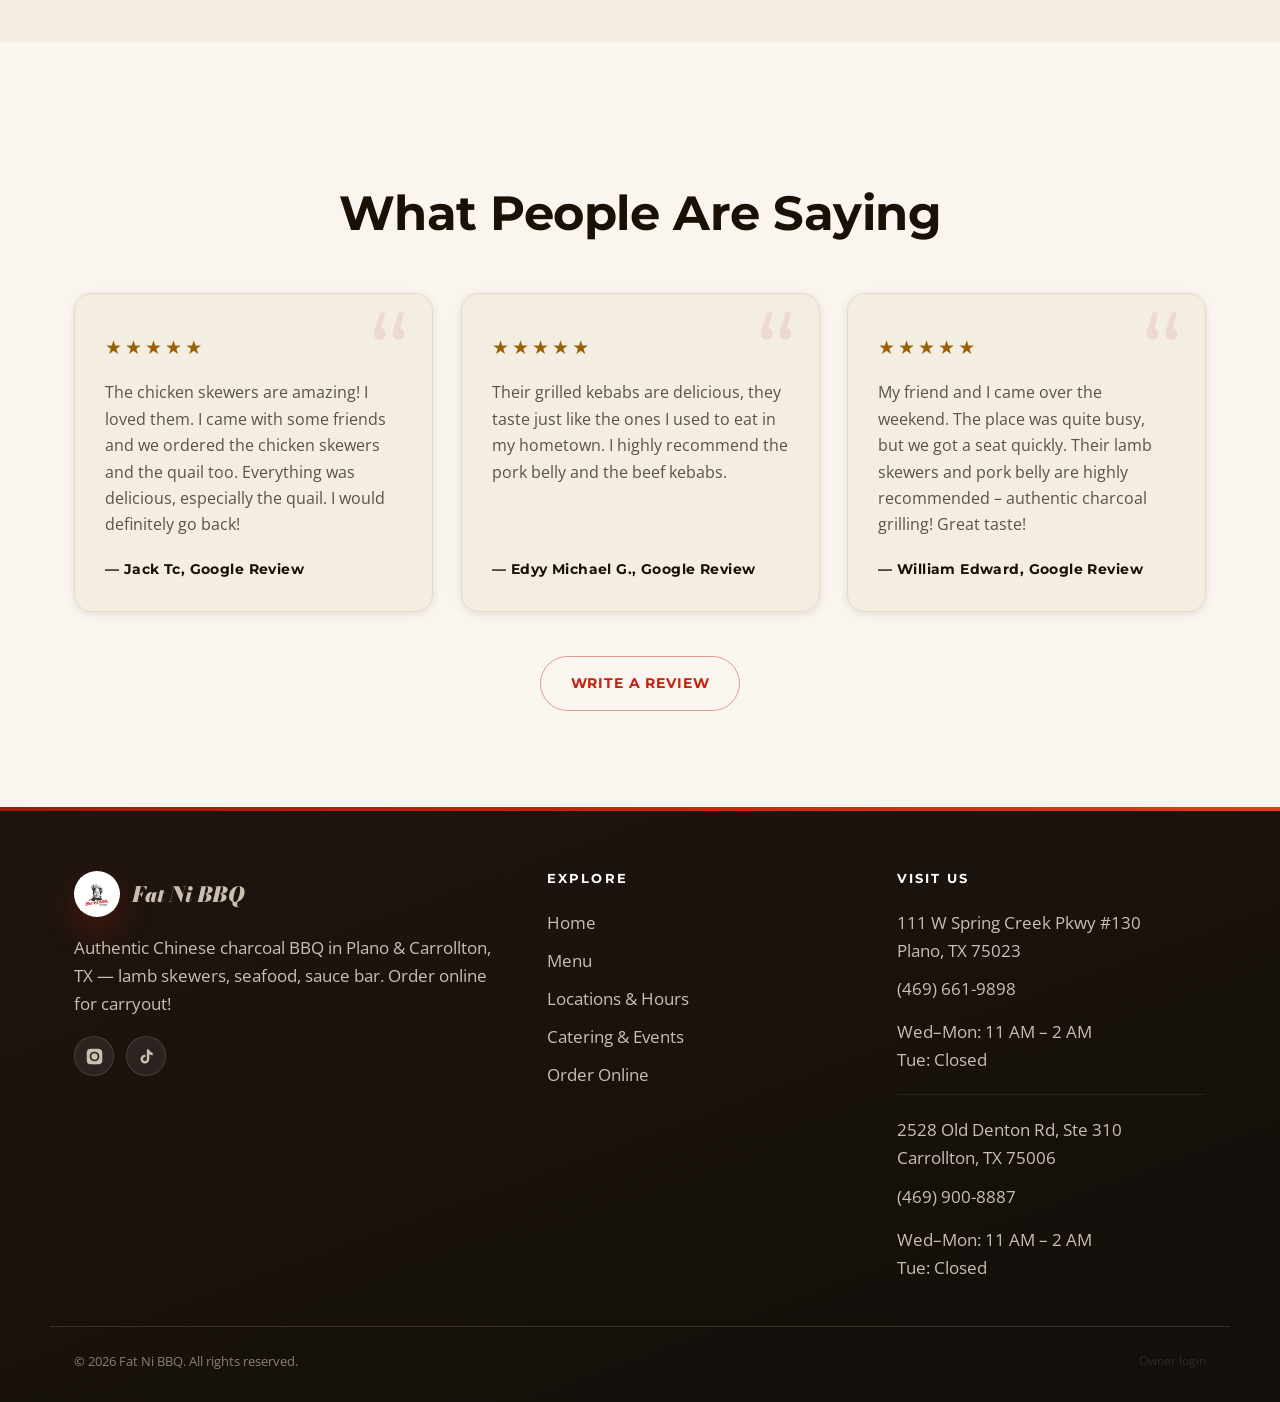
==== commit df56268b: "Logo crop: shift up to center 44% to better frame lady + text Co-Authored-By: Claude Sonnet 4.6 <nor" ====
--- a/index.html
+++ b/index.html
@@ -28,7 +28,7 @@
 <link rel="preconnect" href="https://fonts.gstatic.com" crossorigin>
 <link href="https://fonts.googleapis.com/css2?family=Bodoni+Moda:ital,wght@1,700;1,900&family=Montserrat:wght@600;700;800&family=Noto+Serif+SC:wght@400;700&family=Open+Sans:wght@400;600&display=swap" rel="stylesheet">
 <script>document.documentElement.className += ' js';</script>
-<link rel="stylesheet" href="css/styles.css?v=10">
+<link rel="stylesheet" href="css/styles.css?v=11">
 
 <!-- ===== Structured data: Restaurant (Schema.org JSON-LD) ===== -->
 <script type="application/ld+json">
--- a/css/styles.css
+++ b/css/styles.css
@@ -161,7 +161,7 @@
   flex-shrink: 0;
   transition: transform .3s var(--ease);
 }
-.brand-mark img { width: 100%; height: 100%; object-fit: cover; object-position: center 30%; display: block; }
+.brand-mark img { width: 100%; height: 100%; object-fit: cover; object-position: center 44%; display: block; }
 .footer-brand .brand-mark {
   width: 46px; height: 46px;
   background: #fff; border-radius: 50%; padding: 6px;
@@ -279,7 +279,7 @@
   height: clamp(140px, 18vw, 240px);
   border-radius: 50%;
   object-fit: cover;
-  object-position: center 35%;
+  object-position: center 44%;
   box-shadow: 0 8px 32px rgba(0,0,0,.55), 0 0 0 4px rgba(255,255,255,.15);
 }
 .hero .section-eyebrow { color: var(--ember); justify-content: center; display: flex; }
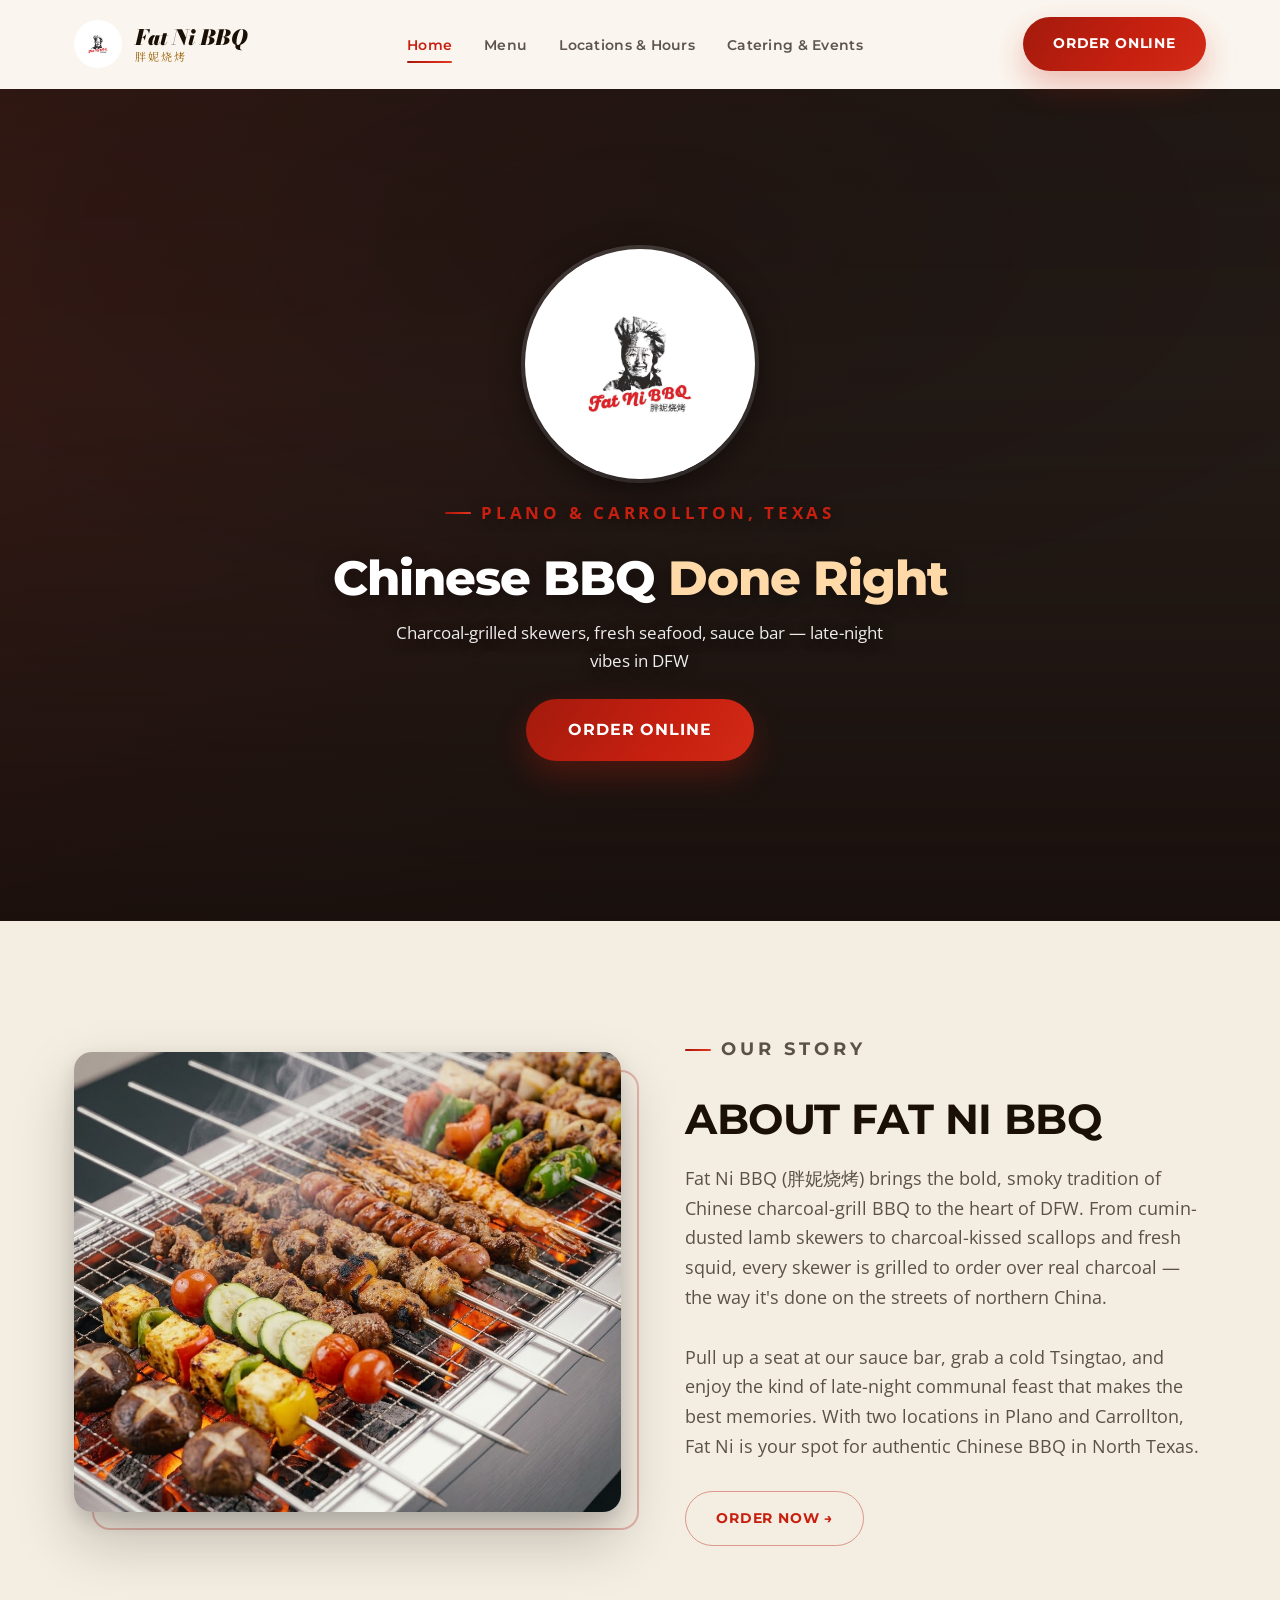
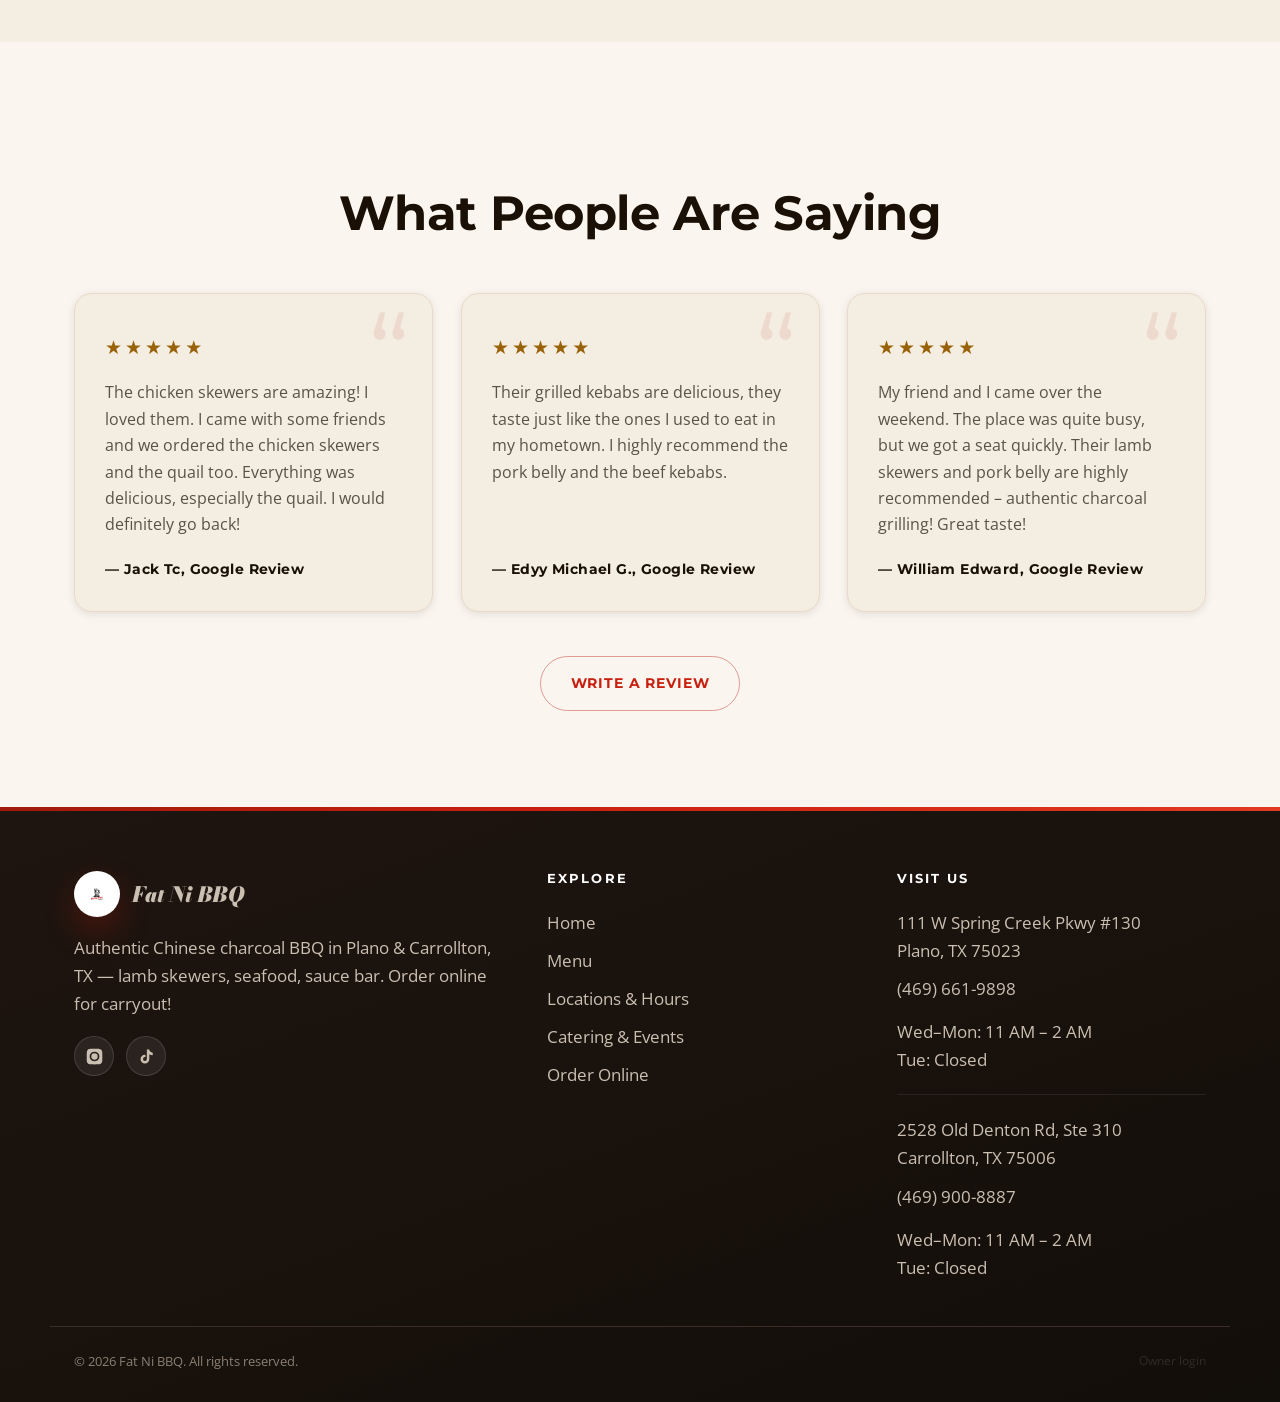
==== commit 01290309: "Fix logo circle on Mobile Safari: wrapper div + object-fit contain - Hero: wrap img in .hero-logo-wr" ====
--- a/index.html
+++ b/index.html
@@ -28,7 +28,7 @@
 <link rel="preconnect" href="https://fonts.gstatic.com" crossorigin>
 <link href="https://fonts.googleapis.com/css2?family=Bodoni+Moda:ital,wght@1,700;1,900&family=Montserrat:wght@600;700;800&family=Noto+Serif+SC:wght@400;700&family=Open+Sans:wght@400;600&display=swap" rel="stylesheet">
 <script>document.documentElement.className += ' js';</script>
-<link rel="stylesheet" href="css/styles.css?v=11">
+<link rel="stylesheet" href="css/styles.css?v=12">
 
 <!-- ===== Structured data: Restaurant (Schema.org JSON-LD) ===== -->
 <script type="application/ld+json">
@@ -162,7 +162,9 @@
 <!-- ===== Hero ===== -->
 <section class="hero" data-screen-label="Hero">
   <div class="hero-content">
-    <img class="hero-logo" src="logo.JPG" alt="Fat Ni BBQ — 胖妮烧烤 — Chinese BBQ Dallas" width="800" height="1130" decoding="async">
+    <span class="hero-logo-wrap">
+      <img class="hero-logo" src="logo.JPG" alt="Fat Ni BBQ — 胖妮烧烤 — Chinese BBQ Dallas" width="800" height="1130" decoding="async">
+    </span>
     <p class="section-eyebrow">Plano &amp; Carrollton, Texas</p>
     <h1>Chinese BBQ <em>Done Right</em></h1>
     <p>Charcoal-grilled skewers, fresh seafood, sauce bar &mdash; late-night vibes in DFW</p>
--- a/css/styles.css
+++ b/css/styles.css
@@ -159,9 +159,10 @@
   border-radius: 50%;
   overflow: hidden;
   flex-shrink: 0;
+  background: #fff;
   transition: transform .3s var(--ease);
 }
-.brand-mark img { width: 100%; height: 100%; object-fit: cover; object-position: center 44%; display: block; }
+.brand-mark img { width: 100%; height: 100%; object-fit: contain; object-position: center center; display: block; padding: 4px; box-sizing: border-box; }
 .footer-brand .brand-mark {
   width: 46px; height: 46px;
   background: #fff; border-radius: 50%; padding: 6px;
@@ -272,15 +273,24 @@
   padding: 64px 24px;
   max-width: 720px;
 }
-.hero-logo {
+.hero-logo-wrap {
   display: block;
-  margin: 0 auto 20px;
   width: clamp(140px, 18vw, 240px);
   height: clamp(140px, 18vw, 240px);
   border-radius: 50%;
-  object-fit: cover;
-  object-position: center 44%;
-  box-shadow: 0 8px 32px rgba(0,0,0,.55), 0 0 0 4px rgba(255,255,255,.15);
+  overflow: hidden;
+  background: #fff;
+  margin: 0 auto 20px;
+  box-shadow: 0 8px 32px rgba(0,0,0,.55), 0 0 0 4px rgba(255,255,255,.18);
+  flex-shrink: 0;
+}
+.hero-logo {
+  width: 100%; height: 100%;
+  object-fit: contain;
+  object-position: center center;
+  display: block;
+  padding: 8px;
+  box-sizing: border-box;
 }
 .hero .section-eyebrow { color: var(--ember); justify-content: center; display: flex; }
 .hero h1 {
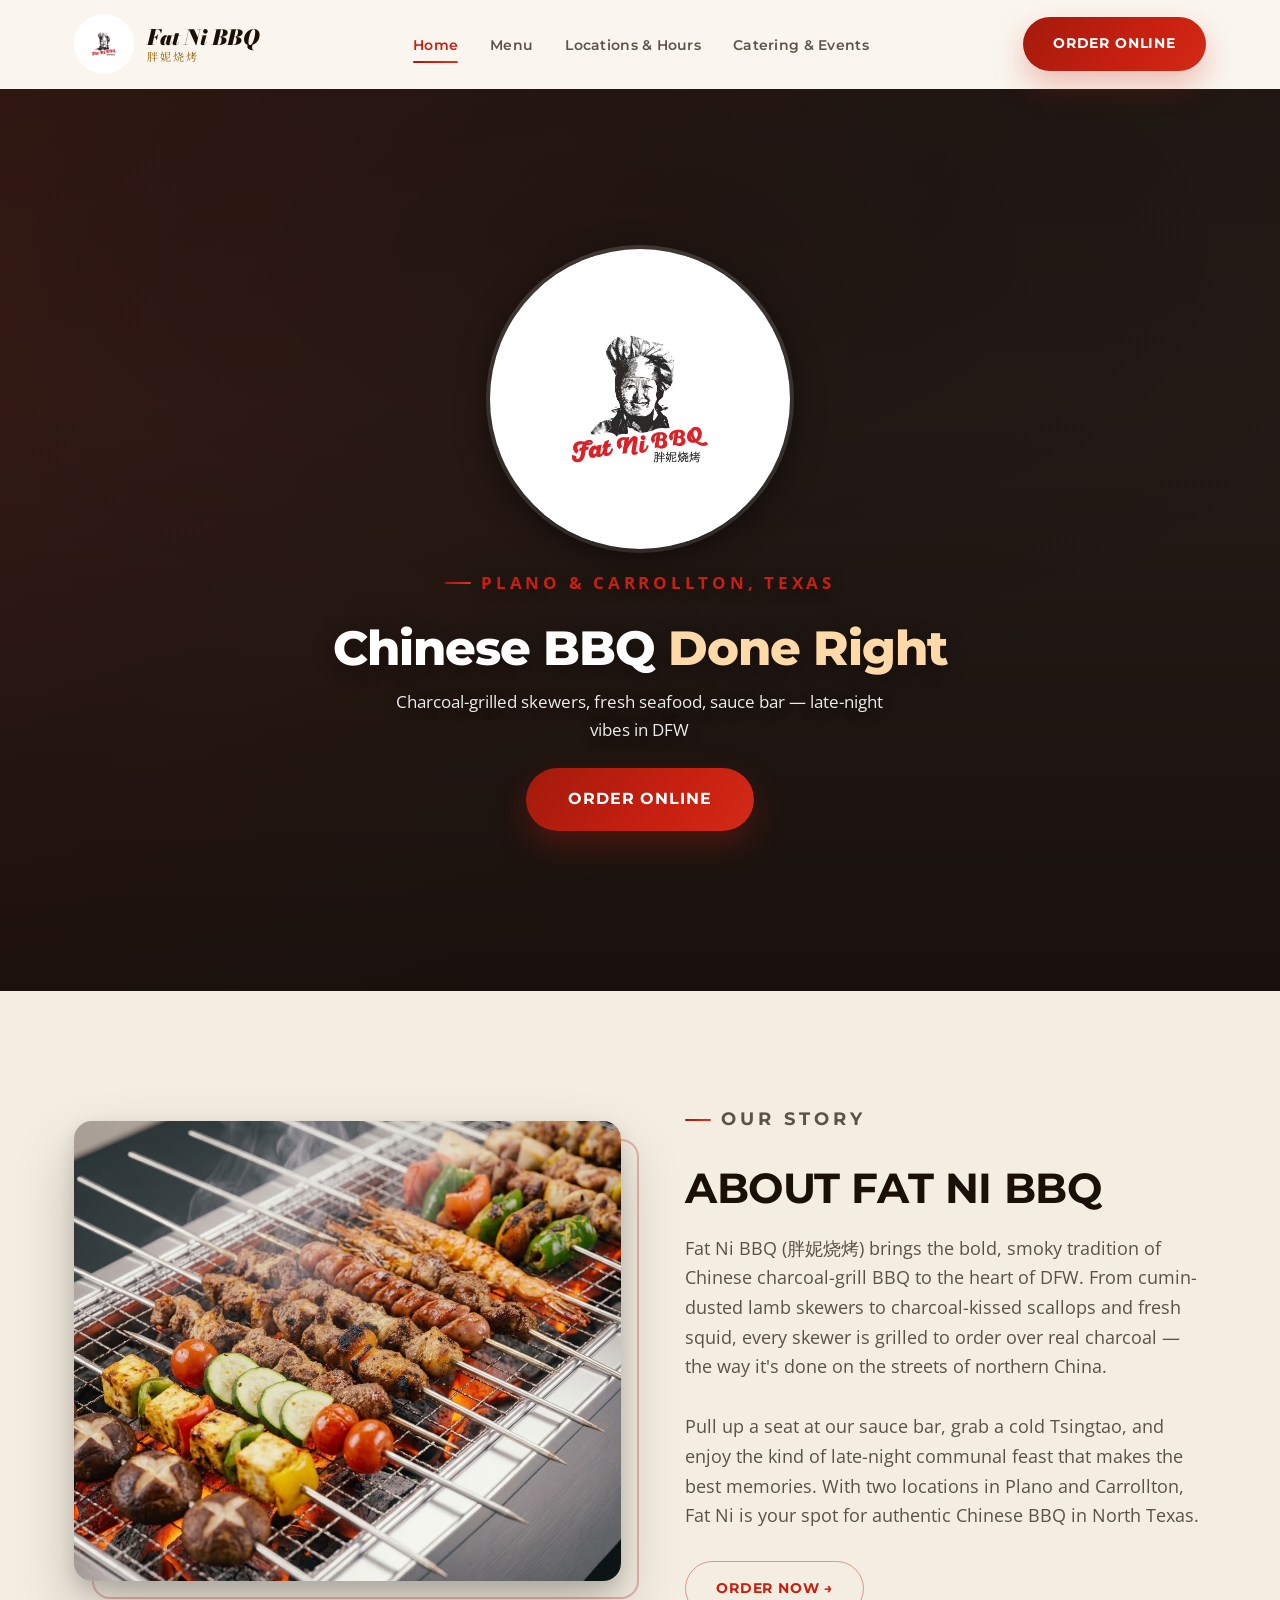
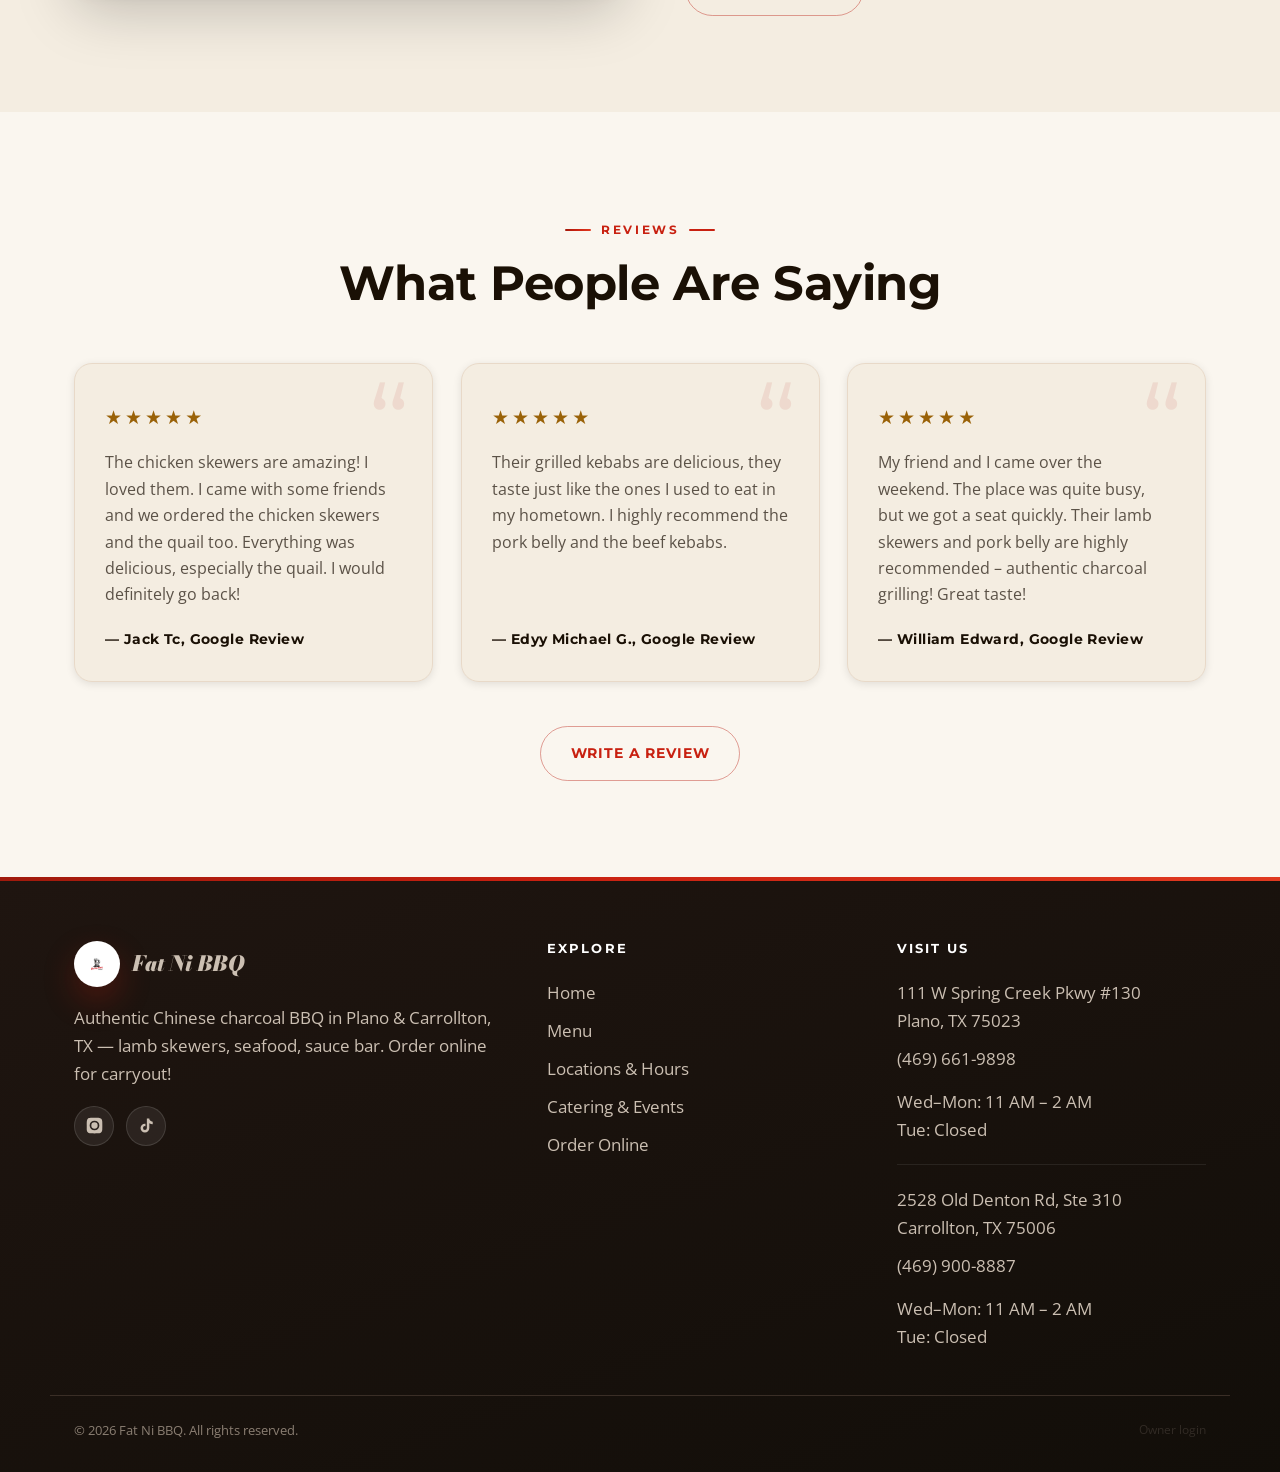
==== commit 1f8bc696: "Increase logo sizes: hero 140→190-300px, header 48→60px Co-Authored-By: Claude Sonnet 4.6 <noreply@a" ====
--- a/index.html
+++ b/index.html
@@ -28,7 +28,7 @@
 <link rel="preconnect" href="https://fonts.gstatic.com" crossorigin>
 <link href="https://fonts.googleapis.com/css2?family=Bodoni+Moda:ital,wght@1,700;1,900&family=Montserrat:wght@600;700;800&family=Noto+Serif+SC:wght@400;700&family=Open+Sans:wght@400;600&display=swap" rel="stylesheet">
 <script>document.documentElement.className += ' js';</script>
-<link rel="stylesheet" href="css/styles.css?v=12">
+<link rel="stylesheet" href="css/styles.css?v=13">
 
 <!-- ===== Structured data: Restaurant (Schema.org JSON-LD) ===== -->
 <script type="application/ld+json">
--- a/css/styles.css
+++ b/css/styles.css
@@ -155,7 +155,7 @@
 .site-header.scrolled .header-inner { height: 70px; }
 .brand { display: flex; align-items: center; gap: 13px; }
 .brand-mark {
-  width: 48px; height: 48px;
+  width: 60px; height: 60px;
   border-radius: 50%;
   overflow: hidden;
   flex-shrink: 0;
@@ -275,8 +275,8 @@
 }
 .hero-logo-wrap {
   display: block;
-  width: clamp(140px, 18vw, 240px);
-  height: clamp(140px, 18vw, 240px);
+  width: clamp(190px, 24vw, 300px);
+  height: clamp(190px, 24vw, 300px);
   border-radius: 50%;
   overflow: hidden;
   background: #fff;
@@ -688,7 +688,7 @@
   .header-actions { gap: 10px; }
   .header-actions .cart-link { display: none; }
   .brand-name small { display: none; }
-  .brand-mark { width: 42px; height: 42px; font-size: 17px; }
+  .brand-mark { width: 50px; height: 50px; font-size: 17px; }
   .brand-name { font-size: 19px; }
   .header-actions .btn { padding: 11px 16px; font-size: 12px; white-space: nowrap; }
   /* Compact hero so the Order CTA lands above the fold on a phone */
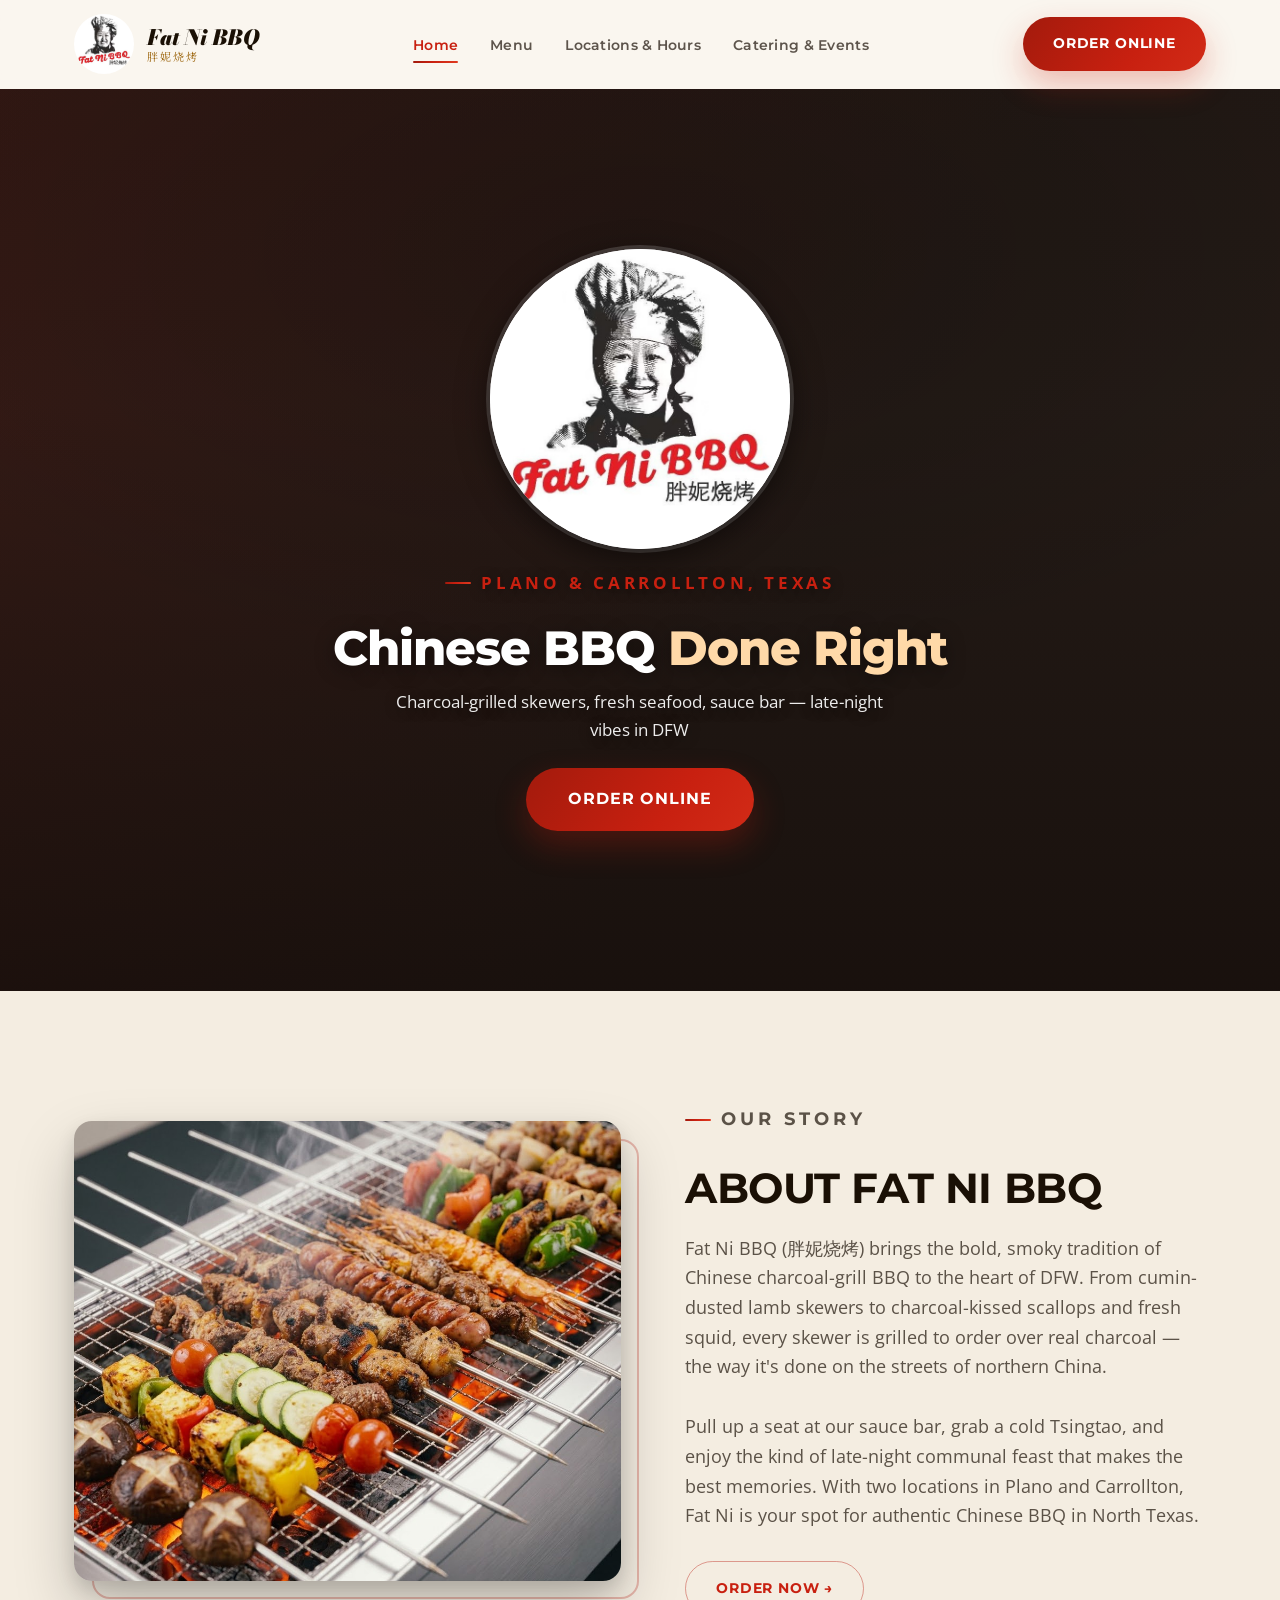
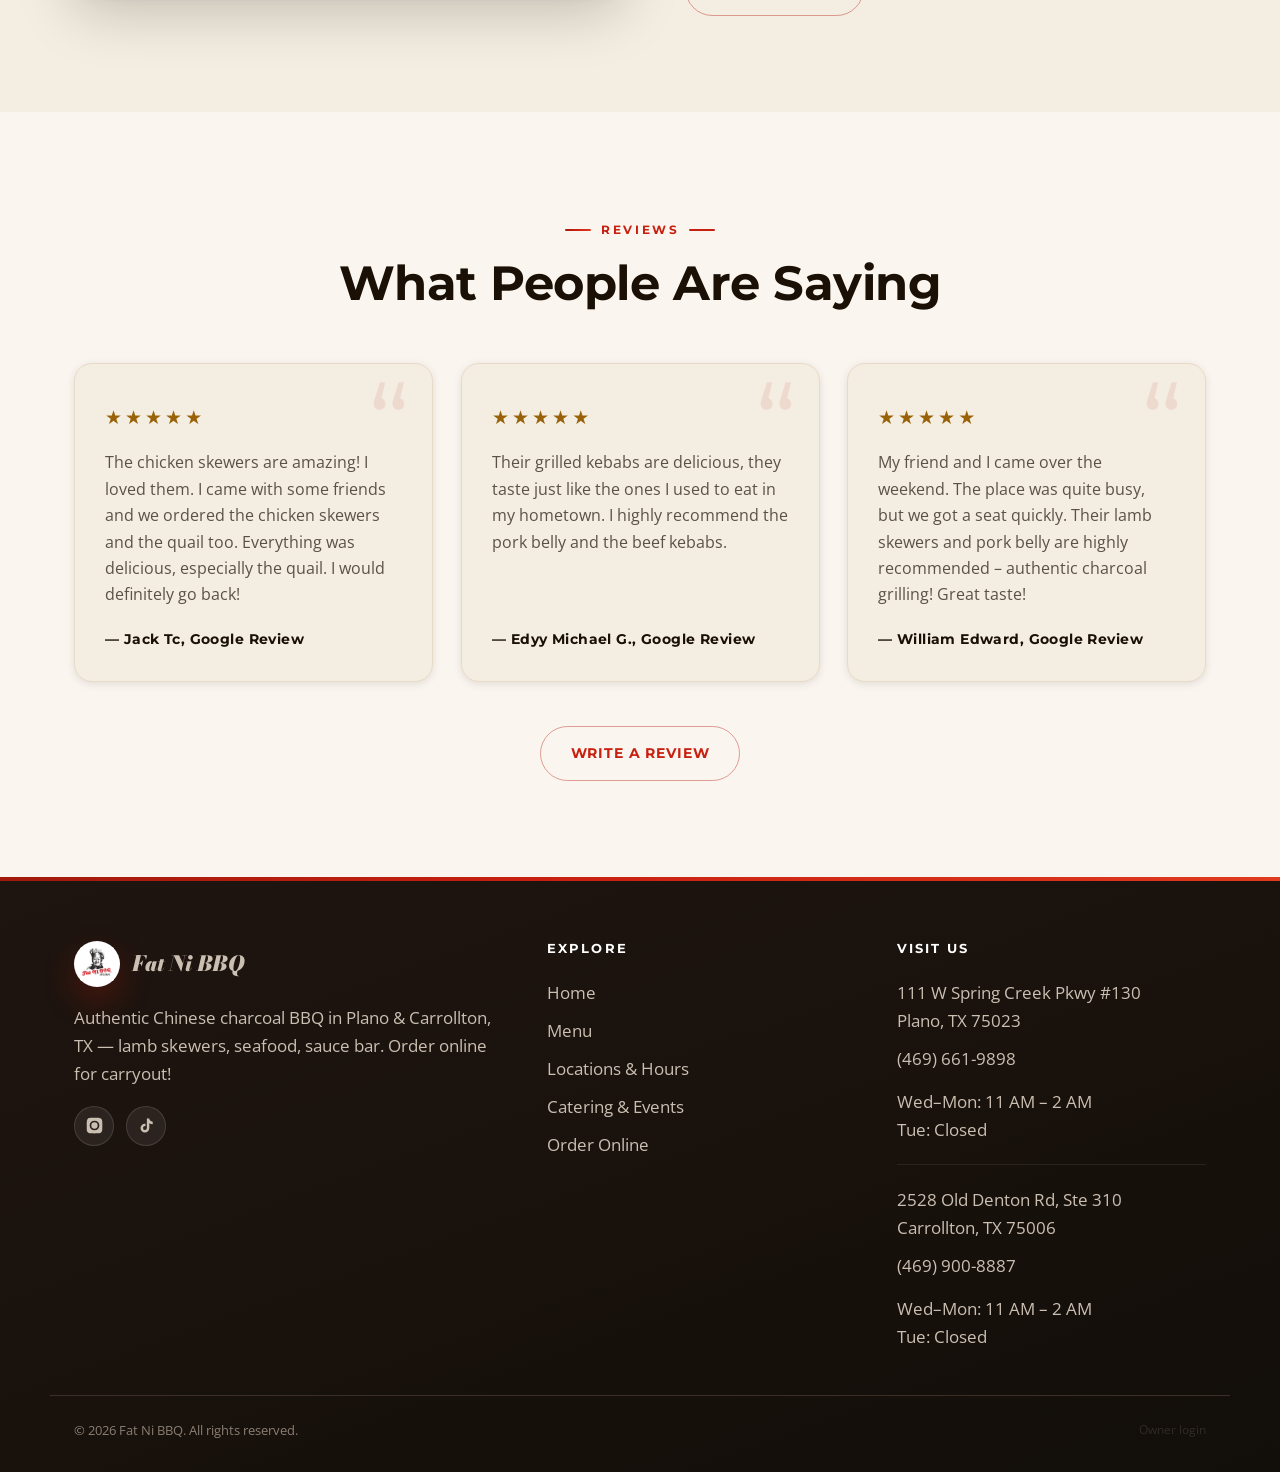
==== commit 3eb2e9d0: "Logo: crop white margins, use logo-circle.jpg for circle display logo.JPG had 310px top / 234px bott" ====
--- a/index.html
+++ b/index.html
@@ -28,7 +28,7 @@
 <link rel="preconnect" href="https://fonts.gstatic.com" crossorigin>
 <link href="https://fonts.googleapis.com/css2?family=Bodoni+Moda:ital,wght@1,700;1,900&family=Montserrat:wght@600;700;800&family=Noto+Serif+SC:wght@400;700&family=Open+Sans:wght@400;600&display=swap" rel="stylesheet">
 <script>document.documentElement.className += ' js';</script>
-<link rel="stylesheet" href="css/styles.css?v=13">
+<link rel="stylesheet" href="css/styles.css?v=14">
 
 <!-- ===== Structured data: Restaurant (Schema.org JSON-LD) ===== -->
 <script type="application/ld+json">
@@ -141,7 +141,7 @@
 <header class="site-header" data-screen-label="Header">
   <div class="wrap header-inner">
     <a class="brand" href="index.html">
-      <span class="brand-mark"><img src="logo.JPG" alt="Fat Ni BBQ logo"></span>
+      <span class="brand-mark"><img src="logo-circle.jpg" alt="Fat Ni BBQ logo"></span>
       <span class="brand-name">Fat Ni BBQ <span class="brand-cn" lang="zh-Hans">胖妮烧烤</span></span>
     </a>
     <nav class="main-nav" id="nav">
@@ -163,7 +163,7 @@
 <section class="hero" data-screen-label="Hero">
   <div class="hero-content">
     <span class="hero-logo-wrap">
-      <img class="hero-logo" src="logo.JPG" alt="Fat Ni BBQ — 胖妮烧烤 — Chinese BBQ Dallas" width="800" height="1130" decoding="async">
+      <img class="hero-logo" src="logo-circle.jpg" alt="Fat Ni BBQ — 胖妮烧烤 — Chinese BBQ Dallas" width="626" height="626" decoding="async">
     </span>
     <p class="section-eyebrow">Plano &amp; Carrollton, Texas</p>
     <h1>Chinese BBQ <em>Done Right</em></h1>
@@ -226,7 +226,7 @@
   <div class="wrap footer-grid">
     <div>
       <div class="footer-brand">
-        <span class="brand-mark"><img src="logo.JPG" alt="Fat Ni BBQ logo"></span>
+        <span class="brand-mark"><img src="logo-circle.jpg" alt="Fat Ni BBQ logo"></span>
         <span class="brand-name">Fat Ni BBQ</span>
       </div>
       <p>Authentic Chinese charcoal BBQ in Plano &amp; Carrollton, TX — lamb skewers, seafood, sauce bar. Order online for carryout!</p>
--- a/css/styles.css
+++ b/css/styles.css
@@ -162,7 +162,7 @@
   background: #fff;
   transition: transform .3s var(--ease);
 }
-.brand-mark img { width: 100%; height: 100%; object-fit: contain; object-position: center center; display: block; padding: 4px; box-sizing: border-box; }
+.brand-mark img { width: 100%; height: 100%; object-fit: cover; object-position: center center; display: block; }
 .footer-brand .brand-mark {
   width: 46px; height: 46px;
   background: #fff; border-radius: 50%; padding: 6px;
@@ -286,11 +286,9 @@
 }
 .hero-logo {
   width: 100%; height: 100%;
-  object-fit: contain;
+  object-fit: cover;
   object-position: center center;
   display: block;
-  padding: 8px;
-  box-sizing: border-box;
 }
 .hero .section-eyebrow { color: var(--ember); justify-content: center; display: flex; }
 .hero h1 {
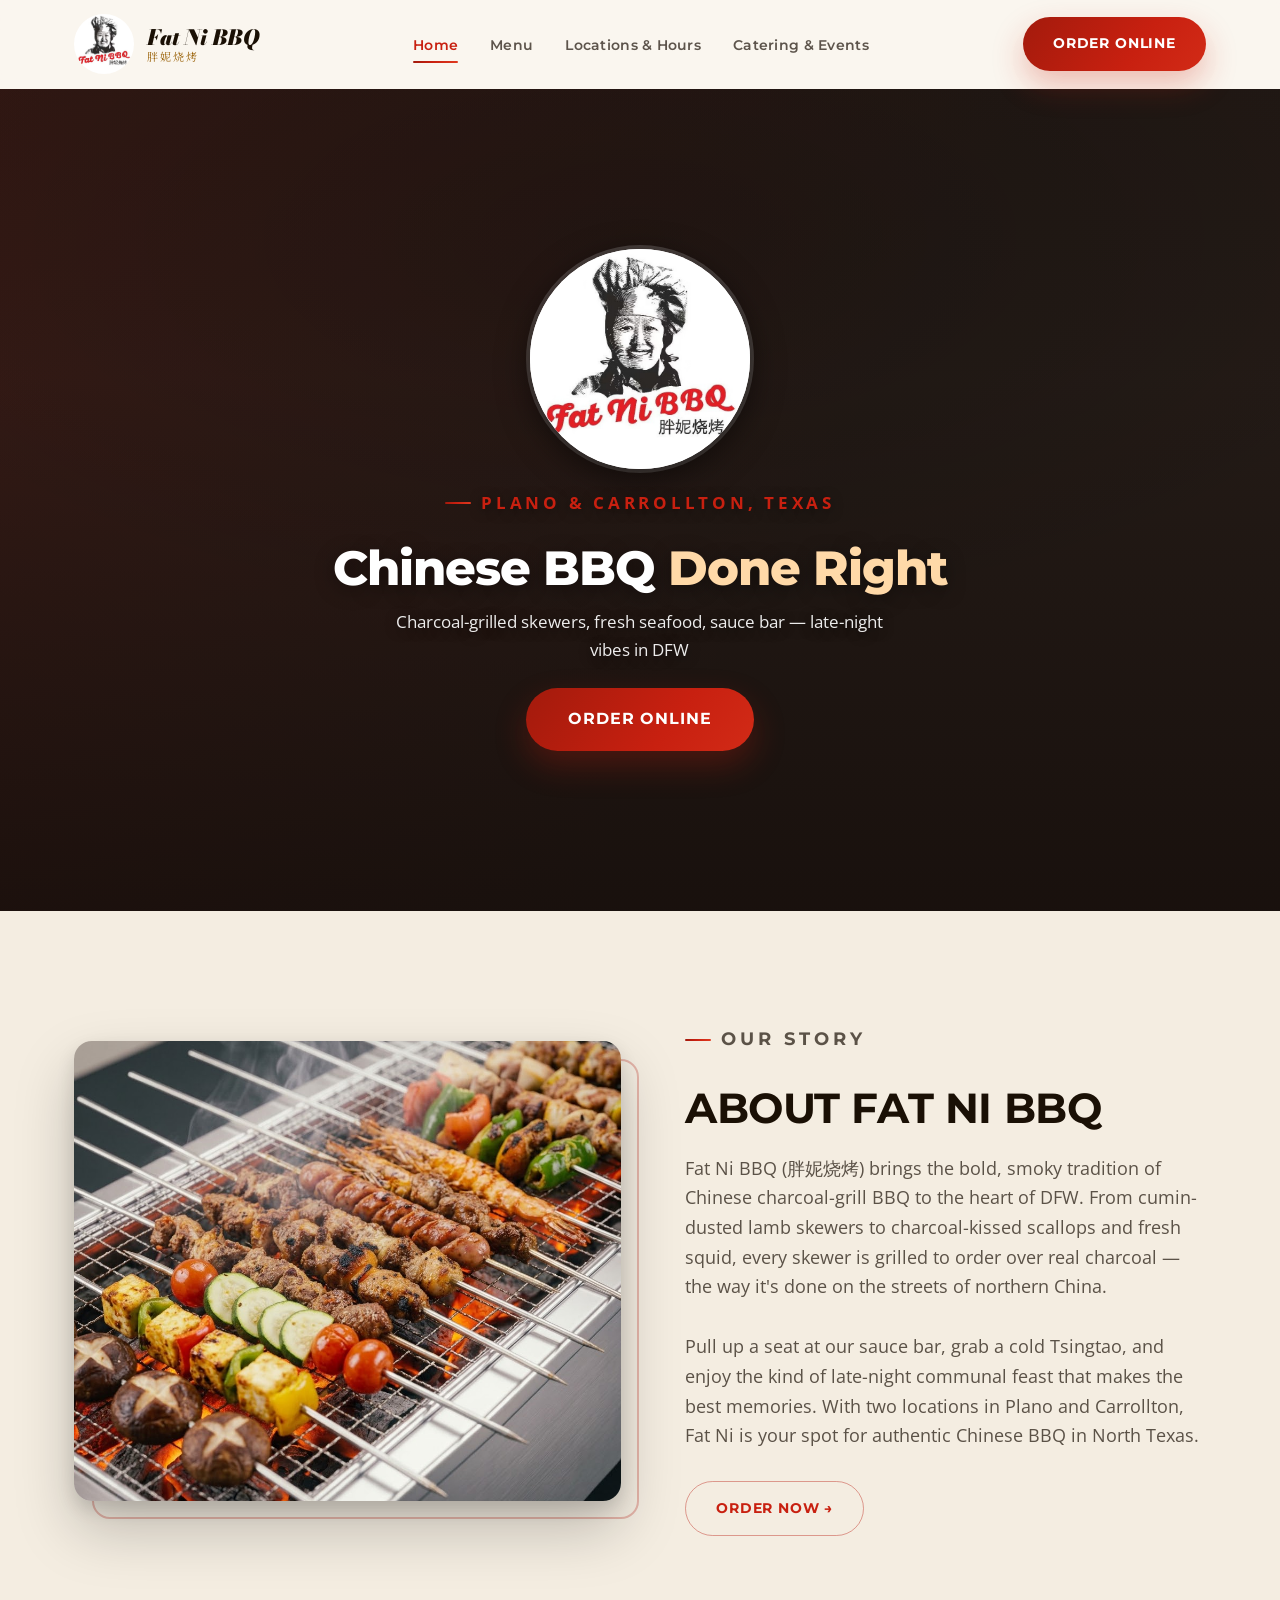
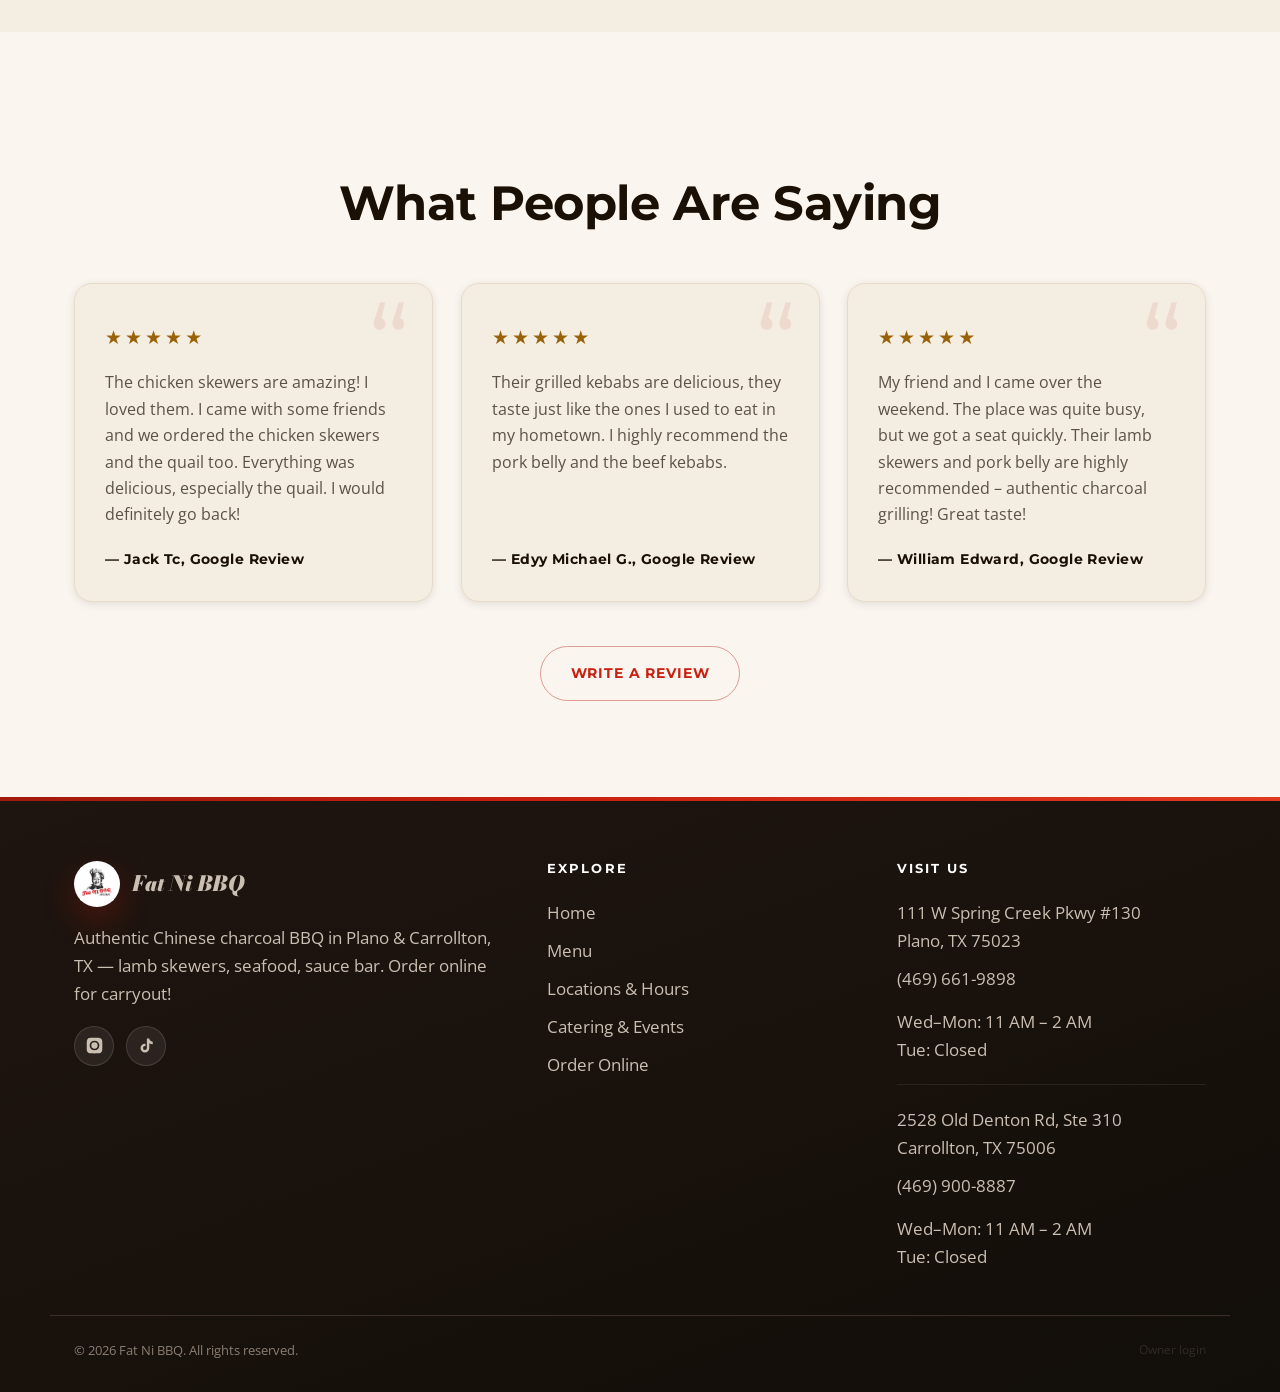
==== commit 403f47a6: "Hero logo: reduce circle size 190-300px → 150-220px Co-Authored-By: Claude Sonnet 4.6 <noreply@anthr" ====
--- a/index.html
+++ b/index.html
@@ -28,7 +28,7 @@
 <link rel="preconnect" href="https://fonts.gstatic.com" crossorigin>
 <link href="https://fonts.googleapis.com/css2?family=Bodoni+Moda:ital,wght@1,700;1,900&family=Montserrat:wght@600;700;800&family=Noto+Serif+SC:wght@400;700&family=Open+Sans:wght@400;600&display=swap" rel="stylesheet">
 <script>document.documentElement.className += ' js';</script>
-<link rel="stylesheet" href="css/styles.css?v=14">
+<link rel="stylesheet" href="css/styles.css?v=15">
 
 <!-- ===== Structured data: Restaurant (Schema.org JSON-LD) ===== -->
 <script type="application/ld+json">
--- a/css/styles.css
+++ b/css/styles.css
@@ -275,8 +275,8 @@
 }
 .hero-logo-wrap {
   display: block;
-  width: clamp(190px, 24vw, 300px);
-  height: clamp(190px, 24vw, 300px);
+  width: clamp(150px, 20vw, 220px);
+  height: clamp(150px, 20vw, 220px);
   border-radius: 50%;
   overflow: hidden;
   background: #fff;
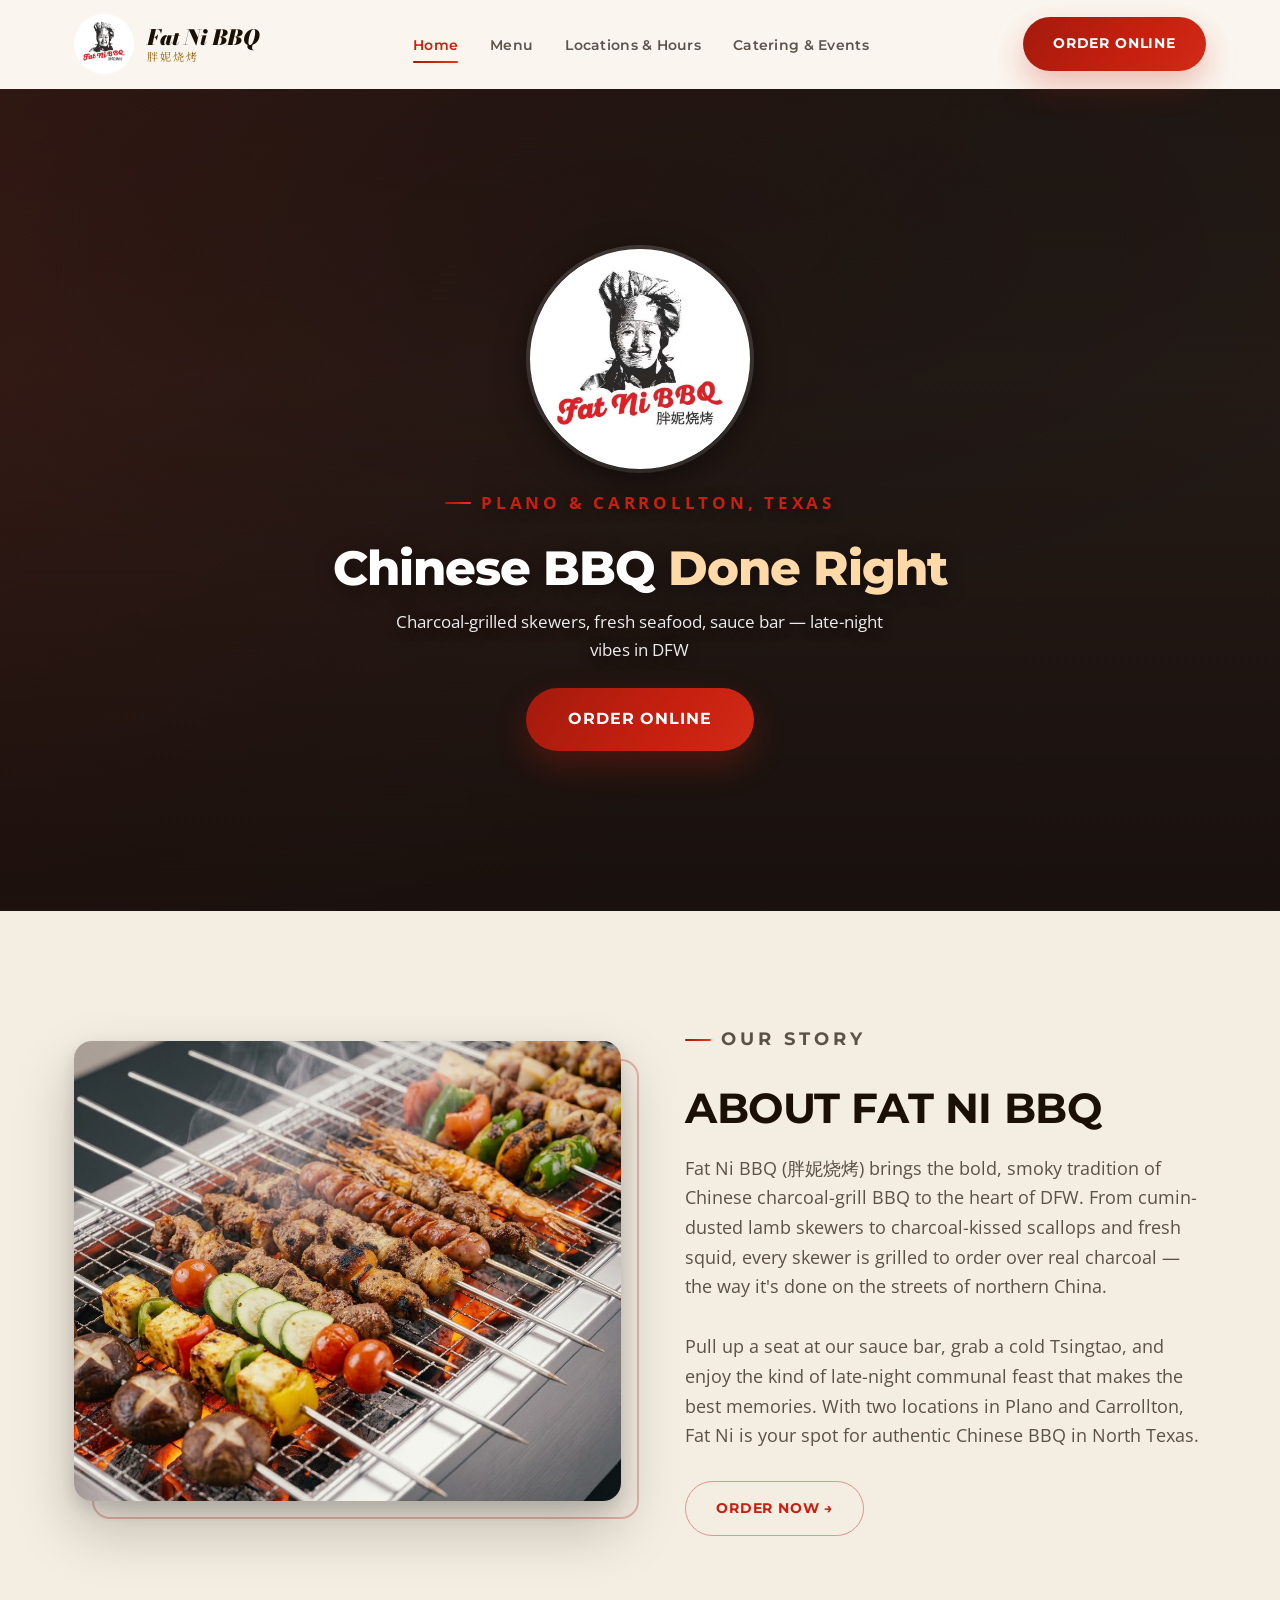
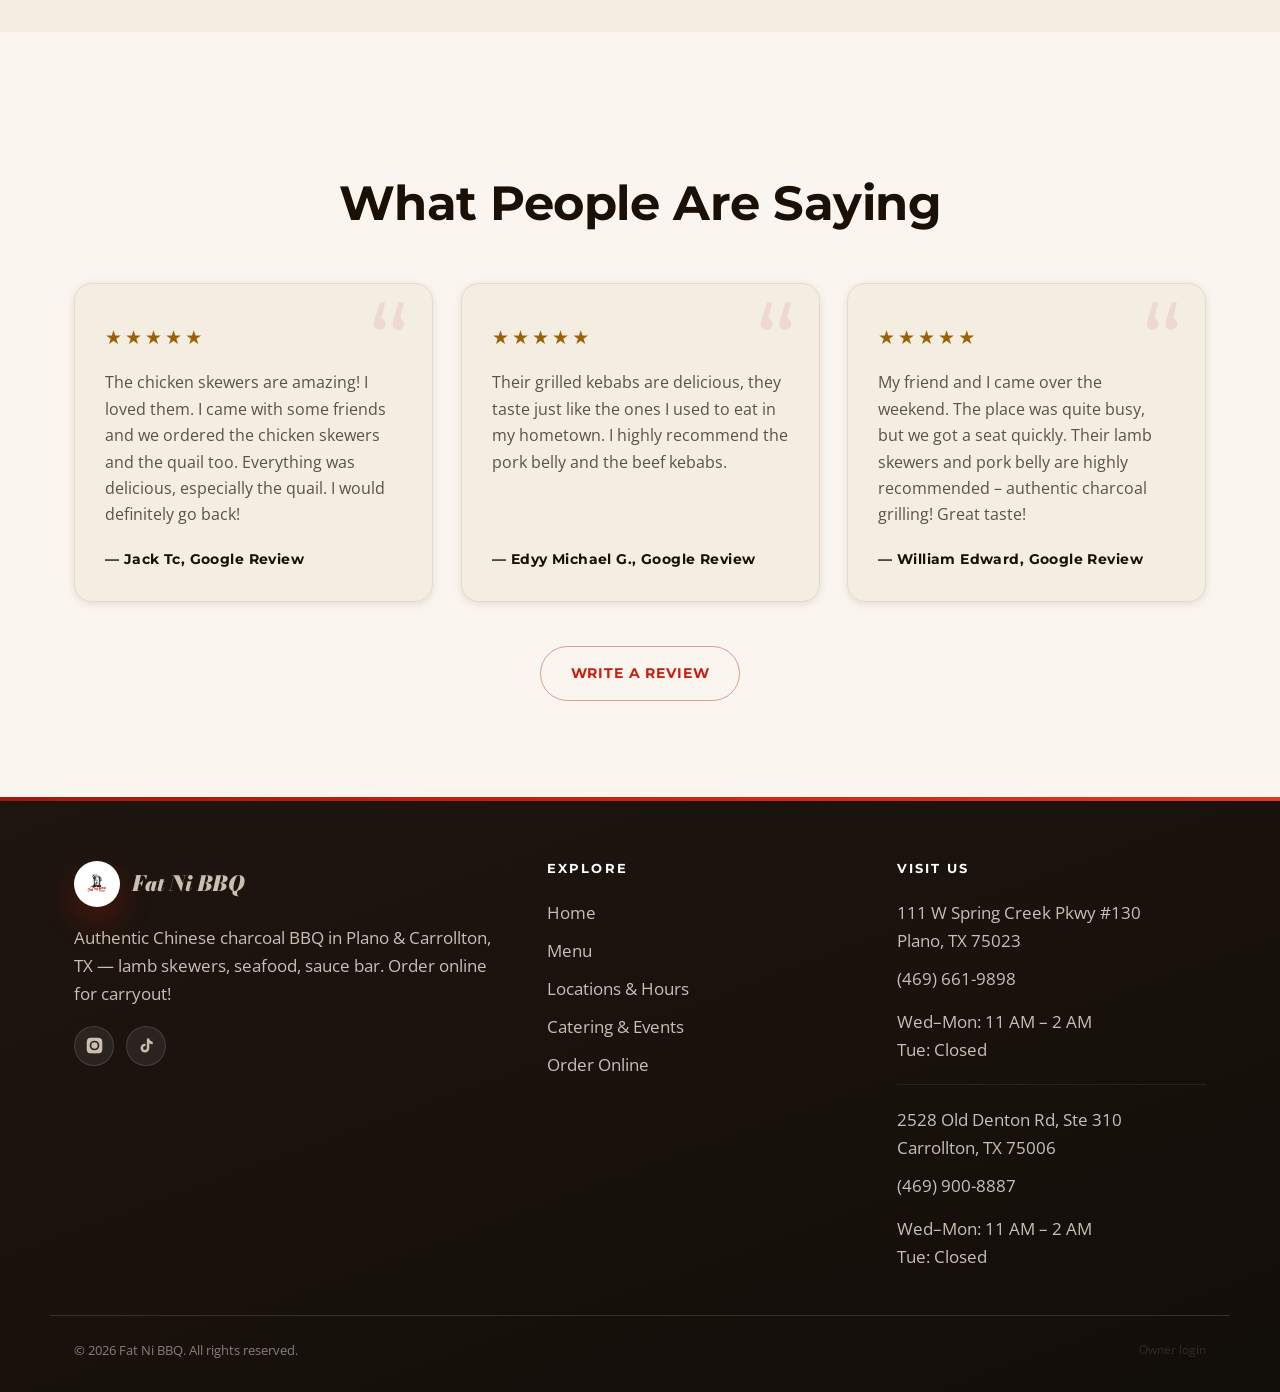
==== commit 60479fa1: "Logo: contain + padding for whitespace inside circle Co-Authored-By: Claude Sonnet 4.6 <noreply@anth" ====
--- a/index.html
+++ b/index.html
@@ -28,7 +28,7 @@
 <link rel="preconnect" href="https://fonts.gstatic.com" crossorigin>
 <link href="https://fonts.googleapis.com/css2?family=Bodoni+Moda:ital,wght@1,700;1,900&family=Montserrat:wght@600;700;800&family=Noto+Serif+SC:wght@400;700&family=Open+Sans:wght@400;600&display=swap" rel="stylesheet">
 <script>document.documentElement.className += ' js';</script>
-<link rel="stylesheet" href="css/styles.css?v=15">
+<link rel="stylesheet" href="css/styles.css?v=16">
 
 <!-- ===== Structured data: Restaurant (Schema.org JSON-LD) ===== -->
 <script type="application/ld+json">
--- a/css/styles.css
+++ b/css/styles.css
@@ -162,7 +162,7 @@
   background: #fff;
   transition: transform .3s var(--ease);
 }
-.brand-mark img { width: 100%; height: 100%; object-fit: cover; object-position: center center; display: block; }
+.brand-mark img { width: 100%; height: 100%; object-fit: contain; object-position: center center; display: block; padding: 6px; box-sizing: border-box; }
 .footer-brand .brand-mark {
   width: 46px; height: 46px;
   background: #fff; border-radius: 50%; padding: 6px;
@@ -286,9 +286,11 @@
 }
 .hero-logo {
   width: 100%; height: 100%;
-  object-fit: cover;
+  object-fit: contain;
   object-position: center center;
   display: block;
+  padding: 14px;
+  box-sizing: border-box;
 }
 .hero .section-eyebrow { color: var(--ember); justify-content: center; display: flex; }
 .hero h1 {
